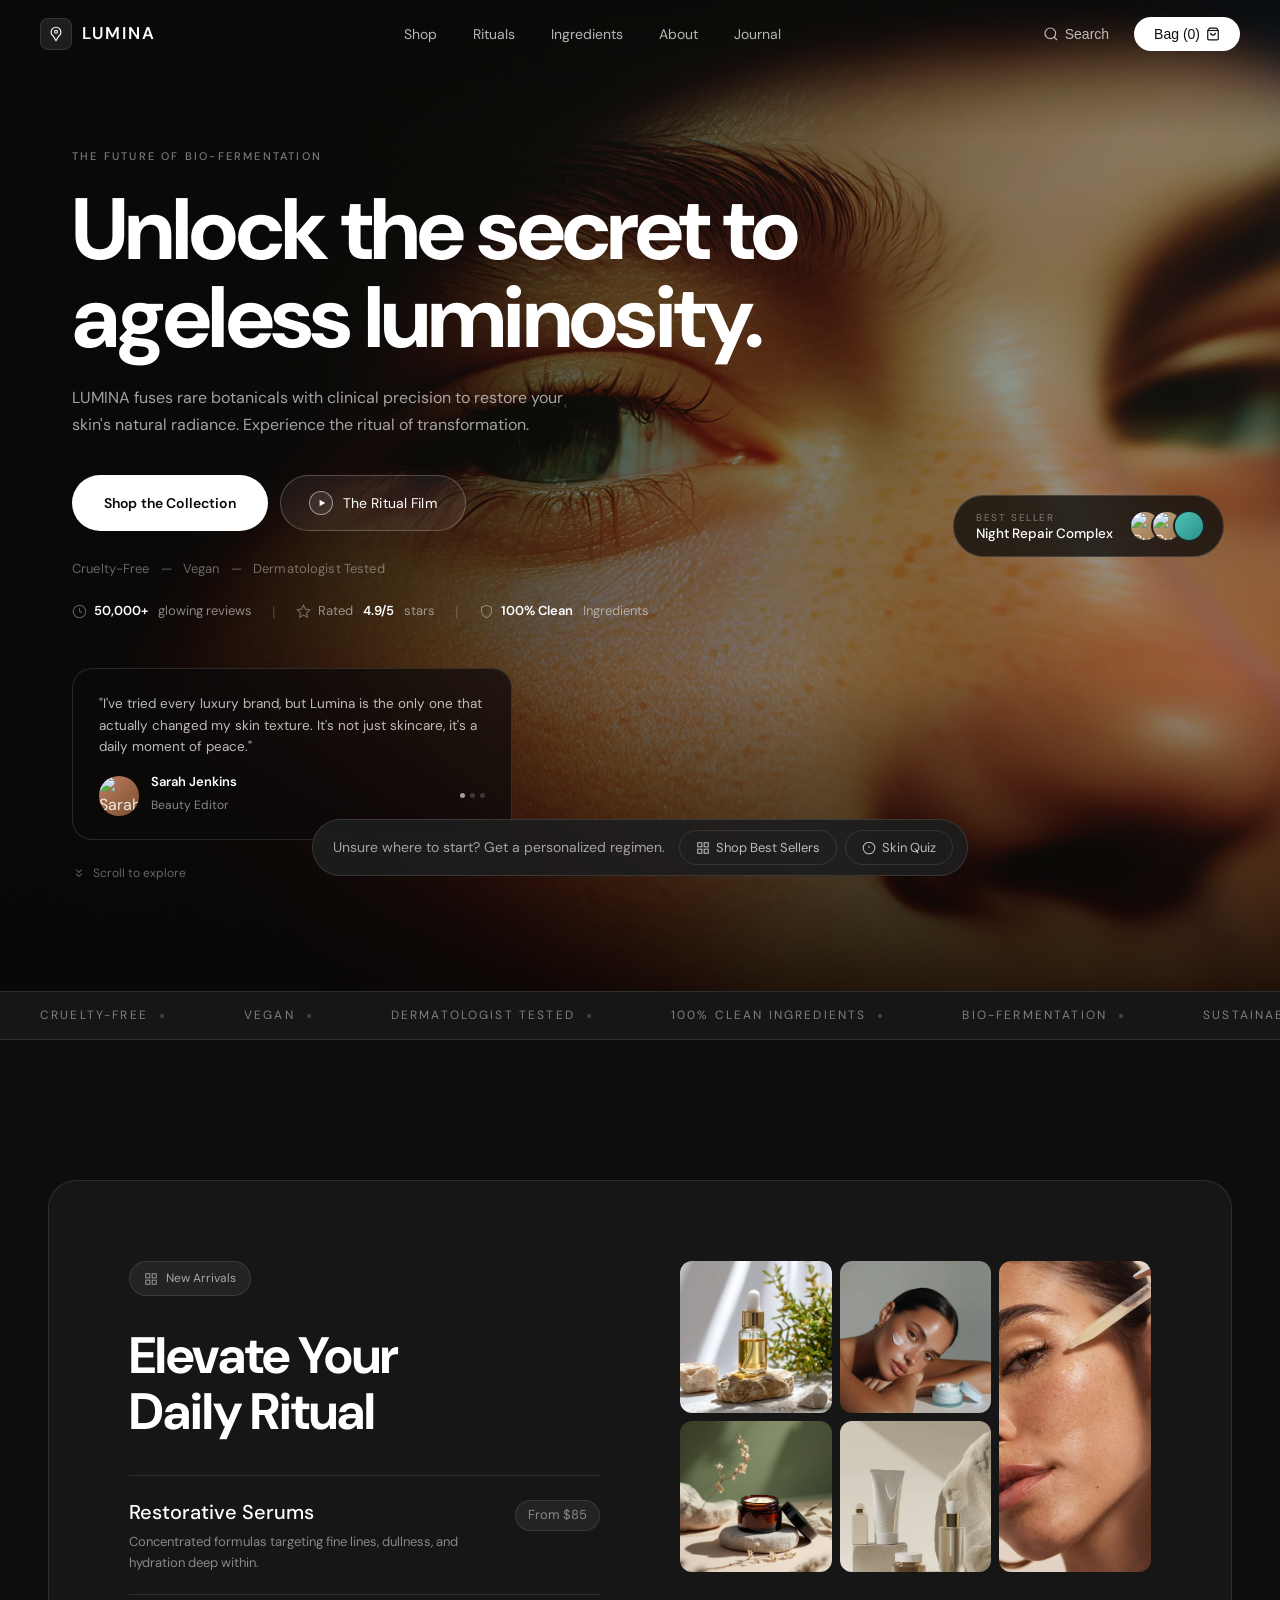
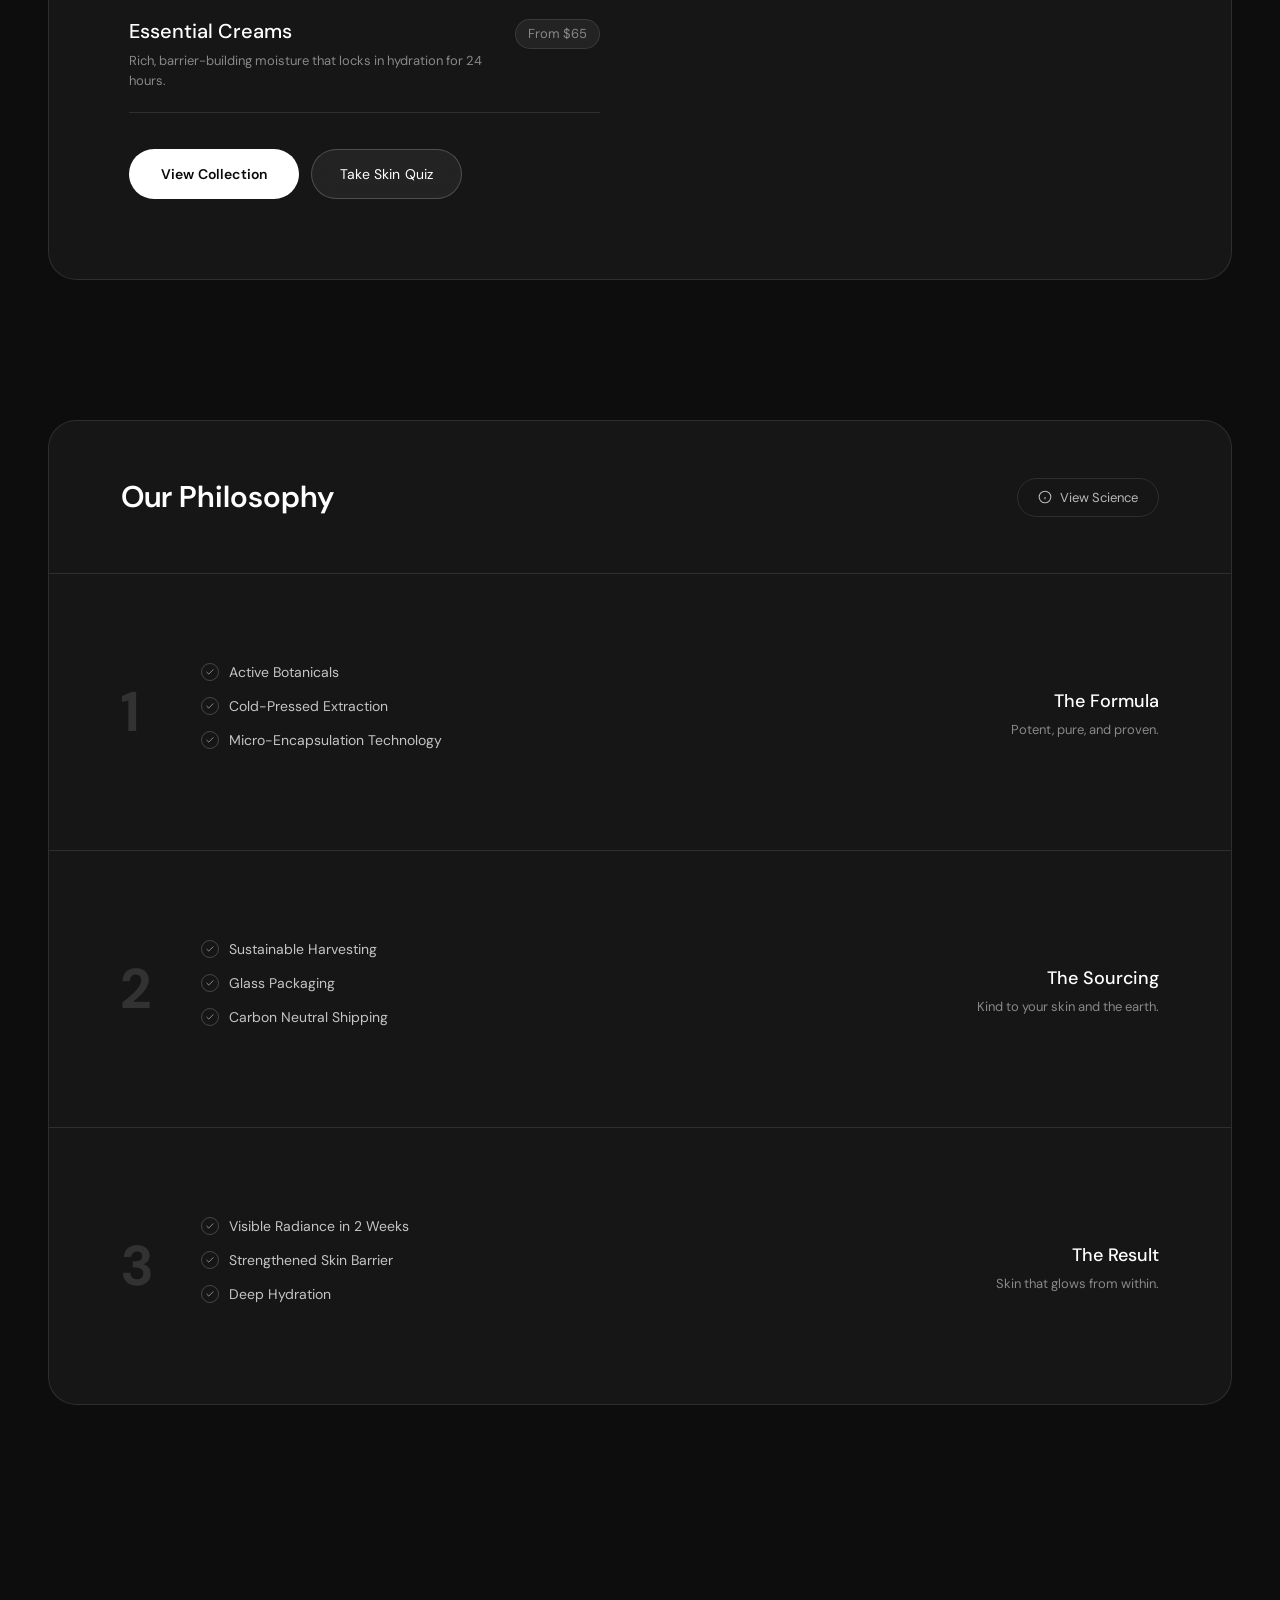
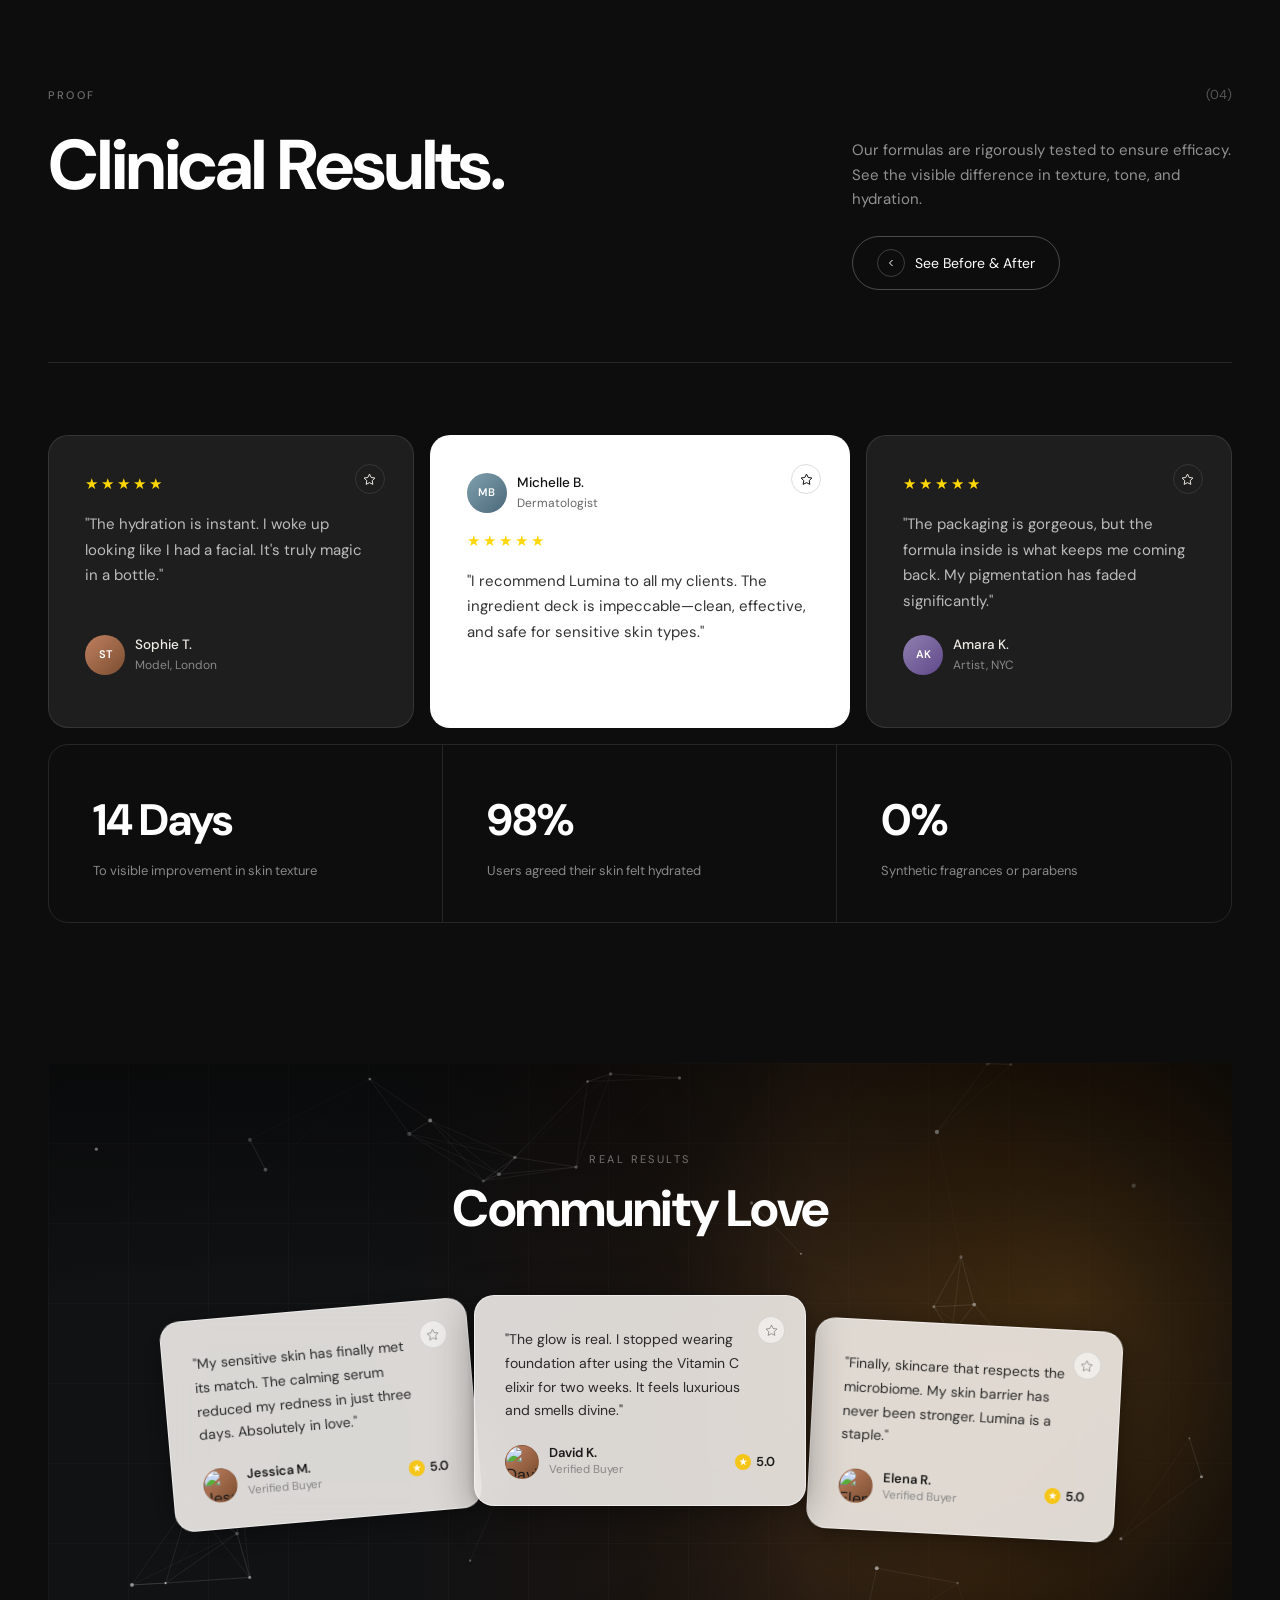
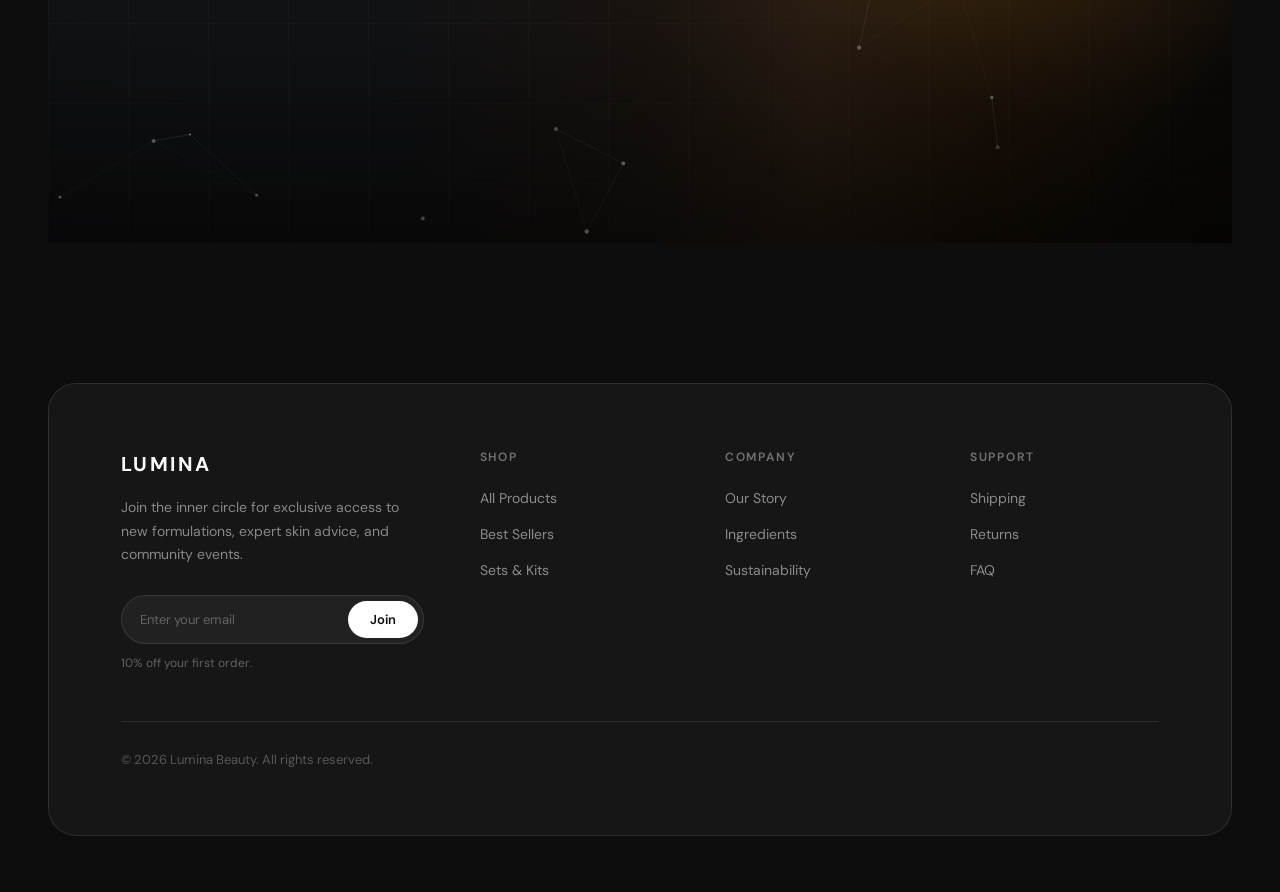
==== index.html @ 0da8b6fa "fix: move project to root for Vercel deployment - Move lumina/index.html → index.html - Move lumina/" ====
<!DOCTYPE html>
<html lang="en">
<head>
  <meta charset="UTF-8" />
  <meta name="viewport" content="width=device-width, initial-scale=1.0" />
  <meta name="description" content="LUMINA fuses rare botanicals with clinical precision to restore your skin's natural radiance. Experience the ritual of transformation." />
  <title>LUMINA — Unlock the secret to ageless luminosity</title>

  <!-- Fonts -->
  <link rel="preconnect" href="https://fonts.googleapis.com" />
  <link rel="preconnect" href="https://fonts.gstatic.com" crossorigin />
  <link href="https://fonts.googleapis.com/css2?family=DM+Sans:ital,opsz,wght@0,9..40,300;0,9..40,400;0,9..40,500;0,9..40,600;0,9..40,700;1,9..40,300;1,9..40,400&display=swap" rel="stylesheet" />

  <!-- Styles -->
  <link rel="stylesheet" href="assets/css/style.css" />
</head>
<body>

<!-- ═══════════════════════════════════════════════════════
     NAVIGATION
═══════════════════════════════════════════════════════ -->
<nav>
  <a href="#" class="nav-logo">
    <div class="nav-logo-icon">
      <svg viewBox="0 0 24 24" stroke-width="1.5">
        <path d="M12 3c3.5 0 6.5 3 6.5 6.5 0 2-1 4-3 5.5L12 21l-3.5-6C6.5 13.5 5.5 11.5 5.5 9.5 5.5 6 8.5 3 12 3z"/>
        <circle cx="12" cy="9" r="2"/>
      </svg>
    </div>
    LUMINA
  </a>

  <ul class="nav-links">
    <li><a href="#">Shop</a></li>
    <li><a href="#">Rituals</a></li>
    <li><a href="#">Ingredients</a></li>
    <li><a href="#">About</a></li>
    <li><a href="#">Journal</a></li>
  </ul>

  <div class="nav-right">
    <button class="btn-search">
      <svg viewBox="0 0 24 24" width="16" height="16" fill="none" stroke="currentColor" stroke-width="1.8">
        <circle cx="11" cy="11" r="8"/>
        <path d="m21 21-4.35-4.35"/>
      </svg>
      Search
    </button>
    <button class="btn-bag">
      Bag (0)
      <svg viewBox="0 0 24 24" width="14" height="14" fill="none" stroke="currentColor" stroke-width="2">
        <path d="M6 2 3 6v14a2 2 0 0 0 2 2h14a2 2 0 0 0 2-2V6l-3-4z"/>
        <line x1="3" y1="6" x2="21" y2="6"/>
        <path d="M16 10a4 4 0 0 1-8 0"/>
      </svg>
    </button>
  </div>
</nav>


<!-- ═══════════════════════════════════════════════════════
     HERO
═══════════════════════════════════════════════════════ -->
<section class="hero">
  <!-- Background layers -->
  <div class="hero-bg"></div>
  <img class="hero-model" src="assets/images/hero-model.jpg" alt="Luminous skin" />
  <div class="hero-bg-gradient"></div>

  <!-- Best Seller pill (JS aligns it vertically with the badges row) -->
  <div class="best-seller-pill">
    <div>
      <div class="pill-label">Best Seller</div>
      <div class="pill-name">Night Repair Complex</div>
    </div>
    <div class="pill-avatars">
      <div class="pill-av">
        <img src="https://i.pravatar.cc/64?img=32" alt="Customer" />
      </div>
      <div class="pill-av">
        <img src="https://i.pravatar.cc/64?img=44" alt="Customer" />
      </div>
      <div class="pill-av teal"></div>
    </div>
  </div>

  <!-- Left-column content flow -->
  <div class="hero-main">
    <p class="hero-eyebrow">The Future of Bio-Fermentation</p>

    <h1 class="hero-headline">
      Unlock the secret to<br>ageless luminosity.
    </h1>

    <p class="hero-sub">
      LUMINA fuses rare botanicals with clinical precision to restore your skin's
      natural radiance. Experience the ritual of transformation.
    </p>

    <div class="hero-ctas">
      <button class="btn-primary">Shop the Collection</button>
      <button class="btn-ghost">
        <div class="btn-play-icon">
          <svg viewBox="0 0 10 10"><polygon points="2,1 9,5 2,9"/></svg>
        </div>
        The Ritual Film
      </button>
    </div>

    <p class="hero-cert-line">
      Cruelty-Free <span>—</span> Vegan <span>—</span> Dermatologist Tested
    </p>

    <div class="hero-badges">
      <span class="hero-badge">
        <svg viewBox="0 0 24 24" stroke-width="1.8"><circle cx="12" cy="12" r="10"/><path d="M12 6v6l4 2"/></svg>
        <strong>50,000+</strong>&nbsp;glowing reviews
      </span>
      <span class="hero-badge-sep">|</span>
      <span class="hero-badge">
        <svg viewBox="0 0 24 24" stroke-width="1.8"><path d="M12 2l3.09 6.26L22 9.27l-5 4.87 1.18 6.88L12 17.77l-6.18 3.25L7 14.14 2 9.27l6.91-1.01L12 2z"/></svg>
        Rated&nbsp;<strong>4.9/5</strong>&nbsp;stars
      </span>
      <span class="hero-badge-sep">|</span>
      <span class="hero-badge">
        <svg viewBox="0 0 24 24" stroke-width="1.8"><path d="M12 22s8-4 8-10V5l-8-3-8 3v7c0 6 8 10 8 10z"/></svg>
        <strong>100% Clean</strong>&nbsp;Ingredients
      </span>
    </div>

    <div class="hero-spacer"></div>

    <!-- Testimonial card -->
    <div class="hero-testimonial">
      <p>"I've tried every luxury brand, but Lumina is the only one that actually
         changed my skin texture. It's not just skincare, it's a daily moment of peace."</p>
      <div class="testimonial-author">
        <div class="t-av">
          <img src="https://i.pravatar.cc/80?img=47" alt="Sarah Jenkins" />
        </div>
        <div class="t-info">
          <strong>Sarah Jenkins</strong>
          <span>Beauty Editor</span>
        </div>
        <div class="t-dots">
          <div class="t-dot active"></div>
          <div class="t-dot"></div>
          <div class="t-dot"></div>
        </div>
      </div>
    </div>

    <div class="scroll-hint">
      <svg viewBox="0 0 24 24" stroke-width="1.8">
        <polyline points="7 13 12 18 17 13"/>
        <polyline points="7 6 12 11 17 6"/>
      </svg>
      Scroll to explore
    </div>
  </div>
</section>


<!-- ═══════════════════════════════════════════════════════
     TAGLINE MARQUEE STRIP
═══════════════════════════════════════════════════════ -->
<div class="tagline-strip">
  <div class="strip-inner">
    <span class="strip-item">Cruelty-Free<div class="strip-dot"></div></span>
    <span class="strip-item">Vegan<div class="strip-dot"></div></span>
    <span class="strip-item">Dermatologist Tested<div class="strip-dot"></div></span>
    <span class="strip-item">100% Clean Ingredients<div class="strip-dot"></div></span>
    <span class="strip-item">Bio-Fermentation<div class="strip-dot"></div></span>
    <span class="strip-item">Sustainably Sourced<div class="strip-dot"></div></span>
    <span class="strip-item">Carbon Neutral Shipping<div class="strip-dot"></div></span>
    <span class="strip-item">Glass Packaging<div class="strip-dot"></div></span>
    <!-- duplicate for seamless infinite loop -->
    <span class="strip-item">Cruelty-Free<div class="strip-dot"></div></span>
    <span class="strip-item">Vegan<div class="strip-dot"></div></span>
    <span class="strip-item">Dermatologist Tested<div class="strip-dot"></div></span>
    <span class="strip-item">100% Clean Ingredients<div class="strip-dot"></div></span>
    <span class="strip-item">Bio-Fermentation<div class="strip-dot"></div></span>
    <span class="strip-item">Sustainably Sourced<div class="strip-dot"></div></span>
    <span class="strip-item">Carbon Neutral Shipping<div class="strip-dot"></div></span>
    <span class="strip-item">Glass Packaging<div class="strip-dot"></div></span>
  </div>
</div>


<!-- ═══════════════════════════════════════════════════════
     PRODUCTS — "Elevate Your Daily Ritual"
═══════════════════════════════════════════════════════ -->
<section class="products-section">
  <div class="section-inner">
    <div class="section-card">
      <div class="products-layout">

        <!-- Left: text & product list -->
        <div class="products-left">
          <div class="badge-pill">
            <svg viewBox="0 0 24 24" stroke-width="1.8">
              <rect x="3" y="3" width="7" height="7"/><rect x="14" y="3" width="7" height="7"/>
              <rect x="3" y="14" width="7" height="7"/><rect x="14" y="14" width="7" height="7"/>
            </svg>
            New Arrivals
          </div>

          <h2 class="product-headline">Elevate Your<br>Daily Ritual</h2>

          <ul class="product-list">
            <li class="product-item">
              <div>
                <div class="product-item-name">Restorative Serums</div>
                <div class="product-item-desc">Concentrated formulas targeting fine lines, dullness, and hydration deep within.</div>
              </div>
              <span class="product-item-price">From $85</span>
            </li>
            <li class="product-item">
              <div>
                <div class="product-item-name">Essential Creams</div>
                <div class="product-item-desc">Rich, barrier-building moisture that locks in hydration for 24 hours.</div>
              </div>
              <span class="product-item-price">From $65</span>
            </li>
          </ul>

          <div class="products-ctas">
            <button class="btn-primary">View Collection</button>
            <button class="btn-ghost" style="border-color: rgba(255,255,255,0.2);">Take Skin Quiz</button>
          </div>
        </div>

        <!-- Right: image mosaic -->
        <div class="products-right">
          <div class="product-grid">
            <!-- Top-left: prod 1 -->
            <div class="pg-item">
              <img class="pg-img" src="assets/images/prod-1.jpg" alt="Restorative Serum" />
            </div>
            <!-- Top-middle: model 2 -->
            <div class="pg-item">
              <img class="pg-img" src="assets/images/model-2.jpg" alt="Skincare Model" />
            </div>
            <!-- Top-right big (spans 2 rows): model 1 -->
            <div class="pg-item pg-item-tall">
              <img class="pg-img" src="assets/images/model-1.jpg" alt="Serum Application" />
            </div>
            <!-- Bottom-left: prod 2 -->
            <div class="pg-item">
              <img class="pg-img" src="assets/images/prod-2.jpg" alt="Essential Cream" />
            </div>
            <!-- Bottom-middle: prod 3 -->
            <div class="pg-item">
              <img class="pg-img" src="assets/images/prod-3.jpg" alt="Skincare Collection" />
            </div>
          </div>
        </div>

      </div>
    </div>
  </div>
</section>


<!-- ═══════════════════════════════════════════════════════
     PHILOSOPHY — "Our Philosophy"
═══════════════════════════════════════════════════════ -->
<section class="philosophy-section">
  <div class="section-inner">
    <div class="phil-card">

      <div class="phil-header">
        <h2 class="phil-title">Our Philosophy</h2>
        <button class="btn-outline-sm">
          <svg viewBox="0 0 24 24" stroke-width="1.8">
            <path d="M12 22c5.523 0 10-4.477 10-10S17.523 2 12 2 2 6.477 2 12s4.477 10 10 10z"/>
            <path d="M12 16v-4M12 8h.01"/>
          </svg>
          View Science
        </button>
      </div>

      <!-- Row 1: The Formula -->
      <div class="phil-row">
        <div class="phil-num">1</div>
        <div>
          <ul class="phil-points">
            <li><div class="check-icon"><svg viewBox="0 0 24 24" stroke-width="2"><polyline points="20 6 9 17 4 12"/></svg></div>Active Botanicals</li>
            <li><div class="check-icon"><svg viewBox="0 0 24 24" stroke-width="2"><polyline points="20 6 9 17 4 12"/></svg></div>Cold-Pressed Extraction</li>
            <li><div class="check-icon"><svg viewBox="0 0 24 24" stroke-width="2"><polyline points="20 6 9 17 4 12"/></svg></div>Micro-Encapsulation Technology</li>
          </ul>
        </div>

        <!-- ── Formula Video ── -->
        <div class="formula-anim-wrap">
          <video class="formula-video" src="assets/images/formula.mp4" autoplay muted loop playsinline></video>
        </div>

        <div class="phil-right">
          <div class="phil-right-title">The Formula</div>
          <div class="phil-right-sub">Potent, pure, and proven.</div>
        </div>
      </div>

      <!-- Row 2: The Sourcing -->
      <div class="phil-row">
        <div class="phil-num">2</div>
        <div>
          <ul class="phil-points">
            <li><div class="check-icon"><svg viewBox="0 0 24 24" stroke-width="2"><polyline points="20 6 9 17 4 12"/></svg></div>Sustainable Harvesting</li>
            <li><div class="check-icon"><svg viewBox="0 0 24 24" stroke-width="2"><polyline points="20 6 9 17 4 12"/></svg></div>Glass Packaging</li>
            <li><div class="check-icon"><svg viewBox="0 0 24 24" stroke-width="2"><polyline points="20 6 9 17 4 12"/></svg></div>Carbon Neutral Shipping</li>
          </ul>
        </div>

        <!-- ── Sourcing Video ── -->
        <div class="formula-anim-wrap">
          <video class="formula-video" src="assets/images/sourcing.mp4" autoplay muted loop playsinline></video>
        </div>

        <div class="phil-right">
          <div class="phil-right-title">The Sourcing</div>
          <div class="phil-right-sub">Kind to your skin and the earth.</div>
        </div>
      </div>

      <!-- Row 3: The Result -->
      <div class="phil-row">
        <div class="phil-num">3</div>
        <div>
          <ul class="phil-points">
            <li><div class="check-icon"><svg viewBox="0 0 24 24" stroke-width="2"><polyline points="20 6 9 17 4 12"/></svg></div>Visible Radiance in 2 Weeks</li>
            <li><div class="check-icon"><svg viewBox="0 0 24 24" stroke-width="2"><polyline points="20 6 9 17 4 12"/></svg></div>Strengthened Skin Barrier</li>
            <li><div class="check-icon"><svg viewBox="0 0 24 24" stroke-width="2"><polyline points="20 6 9 17 4 12"/></svg></div>Deep Hydration</li>
          </ul>
        </div>

        <!-- ── Result Video ── -->
        <div class="formula-anim-wrap">
          <video class="formula-video" src="assets/images/result.mp4" autoplay muted loop playsinline></video>
        </div>

        <div class="phil-right">
          <div class="phil-right-title">The Result</div>
          <div class="phil-right-sub">Skin that glows from within.</div>
        </div>
      </div>

    </div>
  </div>
</section>


<!-- ═══════════════════════════════════════════════════════
     CLINICAL RESULTS — "Proof"
═══════════════════════════════════════════════════════ -->
<section class="proof-section">
  <div class="section-inner">

    <div class="proof-eyebrow">
      <span class="proof-label">PROOF</span>
      <span class="proof-num">(04)</span>
    </div>

    <div class="proof-top">
      <div>
        <h2 class="proof-headline">Clinical Results.</h2>
      </div>
      <div class="proof-right">
        <p>Our formulas are rigorously tested to ensure efficacy. See the visible
           difference in texture, tone, and hydration.</p>
        <button class="btn-proof">
          <div class="btn-proof-icon">
            <svg viewBox="0 0 24 24" stroke-width="2"><polyline points="15 18 9 12 15 6"/></svg>
          </div>
          See Before &amp; After
        </button>
      </div>
    </div>

    <!-- Review cards -->
    <div class="reviews-grid">

      <div class="review-card">
        <div class="review-bookmark">
          <svg viewBox="0 0 24 24" stroke-width="1.8"><polygon points="12 2 15.09 8.26 22 9.27 17 14.14 18.18 21.02 12 17.77 5.82 21.02 7 14.14 2 9.27 8.91 8.26 12 2"/></svg>
        </div>
        <div class="review-stars">
          <span class="star filled">★</span><span class="star filled">★</span><span class="star filled">★</span><span class="star filled">★</span><span class="star filled">★</span>
        </div>
        <p class="review-text">"The hydration is instant. I woke up looking like I had a facial. It's truly magic in a bottle."</p>
        <div class="review-author" style="margin-top:auto;padding-top:20px;">
          <div class="review-av">ST</div>
          <div>
            <div class="review-author-name">Sophie T.</div>
            <div class="review-author-role">Model, London</div>
          </div>
        </div>
      </div>

      <div class="review-card featured">
        <div class="review-bookmark">
          <svg viewBox="0 0 24 24" stroke-width="1.8" stroke="#aaa"><polygon points="12 2 15.09 8.26 22 9.27 17 14.14 18.18 21.02 12 17.77 5.82 21.02 7 14.14 2 9.27 8.91 8.26 12 2"/></svg>
        </div>
        <div class="review-author">
          <div class="review-av av2">MB</div>
          <div>
            <div class="review-author-name">Michelle B.</div>
            <div class="review-author-role">Dermatologist</div>
          </div>
        </div>
        <div class="review-stars">
          <span class="star filled">★</span><span class="star filled">★</span><span class="star filled">★</span><span class="star filled">★</span><span class="star filled">★</span>
        </div>
        <p class="review-text">"I recommend Lumina to all my clients. The ingredient deck is impeccable—clean, effective, and safe for sensitive skin types."</p>
      </div>

      <div class="review-card">
        <div class="review-bookmark">
          <svg viewBox="0 0 24 24" stroke-width="1.8"><polygon points="12 2 15.09 8.26 22 9.27 17 14.14 18.18 21.02 12 17.77 5.82 21.02 7 14.14 2 9.27 8.91 8.26 12 2"/></svg>
        </div>
        <div class="review-stars">
          <span class="star filled">★</span><span class="star filled">★</span><span class="star filled">★</span><span class="star filled">★</span><span class="star filled">★</span>
        </div>
        <p class="review-text">"The packaging is gorgeous, but the formula inside is what keeps me coming back. My pigmentation has faded significantly."</p>
        <div class="review-author" style="padding-top:20px;margin-top:auto;">
          <div class="review-av av3">AK</div>
          <div>
            <div class="review-author-name">Amara K.</div>
            <div class="review-author-role">Artist, NYC</div>
          </div>
        </div>
      </div>

    </div>

    <!-- Stats bar -->
    <div class="review-stats-row">
      <div class="stat-cell">
        <div class="stat-value">14 Days</div>
        <div class="stat-label">To visible improvement in skin texture</div>
      </div>
      <div class="stat-cell">
        <div class="stat-value">98%</div>
        <div class="stat-label">Users agreed their skin felt hydrated</div>
      </div>
      <div class="stat-cell">
        <div class="stat-value">0%</div>
        <div class="stat-label">Synthetic fragrances or parabens</div>
      </div>
    </div>

  </div>
</section>


<!-- ═══════════════════════════════════════════════════════
     COMMUNITY LOVE
═══════════════════════════════════════════════════════ -->
<section class="community-section">
  <div class="section-inner">
    <div class="community-wrap">

      <!-- Background layers -->
      <div class="community-photo-bg"></div>
      <div class="community-photo-fg"></div>

      <!-- Animated constellation (driven by constellation.js) -->
      <svg id="constellation-canvas" xmlns="http://www.w3.org/2000/svg"></svg>

      <div class="community-vignette"></div>

      <div class="community-content">
        <p class="community-eyebrow">REAL RESULTS</p>
        <h2 class="community-title">Community Love</h2>

        <div class="community-cards">

          <div class="community-card">
            <div class="cc-bookmark">
              <svg viewBox="0 0 24 24" stroke-width="1.8"><polygon points="12 2 15.09 8.26 22 9.27 17 14.14 18.18 21.02 12 17.77 5.82 21.02 7 14.14 2 9.27 8.91 8.26 12 2"/></svg>
            </div>
            <p class="cc-text">"My sensitive skin has finally met its match. The calming serum reduced my redness in just three days. Absolutely in love."</p>
            <div class="cc-footer">
              <div class="cc-author">
                <div class="cc-av"><img src="https://i.pravatar.cc/68?img=47" alt="Jessica M." /></div>
                <div>
                  <div class="cc-name">Jessica M.</div>
                  <div class="cc-role">Verified Buyer</div>
                </div>
              </div>
              <div class="cc-rating"><div class="cc-star-icon">★</div>5.0</div>
            </div>
          </div>

          <div class="community-card">
            <div class="cc-bookmark">
              <svg viewBox="0 0 24 24" stroke-width="1.8"><polygon points="12 2 15.09 8.26 22 9.27 17 14.14 18.18 21.02 12 17.77 5.82 21.02 7 14.14 2 9.27 8.91 8.26 12 2"/></svg>
            </div>
            <p class="cc-text">"The glow is real. I stopped wearing foundation after using the Vitamin C elixir for two weeks. It feels luxurious and smells divine."</p>
            <div class="cc-footer">
              <div class="cc-author">
                <div class="cc-av"><img src="https://i.pravatar.cc/68?img=12" alt="David K." /></div>
                <div>
                  <div class="cc-name">David K.</div>
                  <div class="cc-role">Verified Buyer</div>
                </div>
              </div>
              <div class="cc-rating"><div class="cc-star-icon">★</div>5.0</div>
            </div>
          </div>

          <div class="community-card">
            <div class="cc-bookmark">
              <svg viewBox="0 0 24 24" stroke-width="1.8"><polygon points="12 2 15.09 8.26 22 9.27 17 14.14 18.18 21.02 12 17.77 5.82 21.02 7 14.14 2 9.27 8.91 8.26 12 2"/></svg>
            </div>
            <p class="cc-text">"Finally, skincare that respects the microbiome. My skin barrier has never been stronger. Lumina is a staple."</p>
            <div class="cc-footer">
              <div class="cc-author">
                <div class="cc-av"><img src="https://i.pravatar.cc/68?img=23" alt="Elena R." /></div>
                <div>
                  <div class="cc-name">Elena R.</div>
                  <div class="cc-role">Verified Buyer</div>
                </div>
              </div>
              <div class="cc-rating"><div class="cc-star-icon">★</div>5.0</div>
            </div>
          </div>

        </div>
      </div>
    </div>
  </div>
</section>


<!-- ═══════════════════════════════════════════════════════
     FOOTER
═══════════════════════════════════════════════════════ -->
<footer>
  <div class="footer-wrapper">
    <div class="footer-inner">
      <div class="footer-grid">

        <div class="footer-brand">
          <span class="footer-logo">LUMINA</span>
          <p class="footer-tagline">Join the inner circle for exclusive access to new formulations, expert skin advice, and community events.</p>
          <div class="footer-email-form">
            <input type="email" class="footer-email-input" placeholder="Enter your email" />
            <button class="btn-join">Join</button>
          </div>
          <p class="footer-discount">10% off your first order.</p>
        </div>

        <div>
          <p class="footer-col-title">Shop</p>
          <ul class="footer-links">
            <li><a href="#">All Products</a></li>
            <li><a href="#">Best Sellers</a></li>
            <li><a href="#">Sets &amp; Kits</a></li>
          </ul>
        </div>

        <div>
          <p class="footer-col-title">Company</p>
          <ul class="footer-links">
            <li><a href="#">Our Story</a></li>
            <li><a href="#">Ingredients</a></li>
            <li><a href="#">Sustainability</a></li>
          </ul>
        </div>

        <div>
          <p class="footer-col-title">Support</p>
          <ul class="footer-links">
            <li><a href="#">Shipping</a></li>
            <li><a href="#">Returns</a></li>
            <li><a href="#">FAQ</a></li>
          </ul>
        </div>

      </div>

      <div class="footer-bottom">
        <span class="footer-copy">© 2026 Lumina Beauty. All rights reserved.</span>
      </div>
    </div>
  </div>
</footer>


<!-- ═══════════════════════════════════════════════════════
     STICKY BOTTOM BAR
═══════════════════════════════════════════════════════ -->
<div class="sticky-bar">
  <span>Unsure where to start? Get a personalized regimen.</span>
  <div class="sticky-btns">
    <button class="sticky-btn">
      <svg viewBox="0 0 24 24" stroke-width="1.8"><rect x="3" y="3" width="7" height="7"/><rect x="14" y="3" width="7" height="7"/><rect x="3" y="14" width="7" height="7"/><rect x="14" y="14" width="7" height="7"/></svg>
      Shop Best Sellers
    </button>
    <button class="sticky-btn">
      <svg viewBox="0 0 24 24" stroke-width="1.8"><circle cx="12" cy="12" r="10"/><path d="M12 8v4M12 16h.01"/></svg>
      Skin Quiz
    </button>
  </div>
</div>


<!-- Scripts (loaded at end of body for performance) -->
<script src="assets/js/constellation.js"></script>
<script src="assets/js/main.js"></script>

</body>
</html>
---- assets/css/style.css ----
/* ═══════════════════════════════════════════════════════════
   LUMINA — Luxury Skincare Landing Page
   style.css
═══════════════════════════════════════════════════════════ */

/* ── Reset & Variables ─────────────────────────────────── */
*, *::before, *::after { box-sizing: border-box; margin: 0; padding: 0; }

:root {
  --bg:      #0d0d0d;
  --bg2:     #161616;
  --bg3:     #1e1e1e;
  --border:  rgba(255,255,255,0.1);
  --white:   #ffffff;
  --muted:   #888888;
  --teal:    #4fc3b8;
  --text:    #f0ece6;
}

html { scroll-behavior: smooth; }

body {
  background: var(--bg);
  color: var(--text);
  font-family: 'DM Sans', sans-serif;
  font-size: 16px;
  line-height: 1.6;
  overflow-x: hidden;
}

/* ── Navigation ────────────────────────────────────────── */
nav {
  position: fixed;
  top: 0; left: 0; right: 0;
  z-index: 100;
  display: flex;
  align-items: center;
  justify-content: space-between;
  padding: 0 40px;
  height: 68px;
  background: transparent;
  backdrop-filter: none;
  -webkit-backdrop-filter: none;
  border-bottom: 1px solid transparent;
  transition: background 0.45s ease, backdrop-filter 0.45s ease,
              -webkit-backdrop-filter 0.45s ease, border-color 0.45s ease,
              box-shadow 0.45s ease;
}

nav.scrolled {
  background: rgba(13,13,13,0.88);
  backdrop-filter: blur(12px);
  -webkit-backdrop-filter: blur(12px);
  border-bottom: 1px solid var(--border);
  box-shadow: 0 2px 24px rgba(0,0,0,0.4);
}

.nav-logo {
  display: flex;
  align-items: center;
  gap: 10px;
  font-size: 17px;
  font-weight: 600;
  letter-spacing: 0.12em;
  text-transform: uppercase;
  color: var(--white);
  text-decoration: none;
}

.nav-logo-icon {
  width: 32px; height: 32px;
  background: var(--bg3);
  border: 1px solid var(--border);
  border-radius: 8px;
  display: flex; align-items: center; justify-content: center;
}
.nav-logo-icon svg { width: 18px; height: 18px; stroke: var(--white); fill: none; }

.nav-links {
  display: flex;
  gap: 36px;
  list-style: none;
}
.nav-links a {
  color: rgba(255,255,255,0.7);
  text-decoration: none;
  font-size: 14px;
  font-weight: 400;
  transition: color 0.2s;
}
.nav-links a:hover { color: var(--white); }

.nav-right { display: flex; align-items: center; gap: 12px; }

.btn-search {
  background: none; border: none; cursor: pointer;
  color: rgba(255,255,255,0.7);
  font-size: 14px;
  display: flex; align-items: center; gap: 6px;
  padding: 8px 12px;
  border-radius: 100px;
  border: 1px solid transparent;
  transition: border-color 0.2s, color 0.2s;
}
.btn-search:hover { border-color: var(--border); color: var(--white); }

.btn-bag {
  background: var(--white);
  color: var(--bg);
  border: none; cursor: pointer;
  font-size: 14px;
  font-weight: 500;
  padding: 9px 20px;
  border-radius: 100px;
  display: flex; align-items: center; gap: 6px;
  transition: opacity 0.2s;
}
.btn-bag:hover { opacity: 0.88; }

/* ── Hero ──────────────────────────────────────────────── */
.hero {
  min-height: 100vh;
  position: relative;
  overflow: hidden;
}

.hero-bg {
  position: absolute;
  inset: 0;
  background: #0a0908;
}

.hero-bg-gradient {
  position: absolute;
  inset: 0;
  z-index: 2;
  background:
    linear-gradient(to right, rgba(9,8,7,0.94) 0%, rgba(9,8,7,0.82) 22%, rgba(9,8,7,0.48) 48%, rgba(0,0,0,0.12) 100%),
    linear-gradient(180deg, rgba(0,0,0,0.28) 0%, transparent 14%, transparent 68%, rgba(0,0,0,0.72) 100%);
}

.hero-model {
  position: absolute;
  inset: 0;
  width: 100%;
  height: 100%;
  object-fit: cover;
  object-position: 65% top;
  display: block;
  z-index: 1;
}

.hero-main {
  position: relative;
  z-index: 3;
  padding: 148px 72px 72px;
  max-width: 980px;
}

.hero-eyebrow {
  font-size: 11px;
  font-weight: 500;
  letter-spacing: 0.2em;
  text-transform: uppercase;
  color: rgba(255,255,255,0.45);
  margin-bottom: 20px;
}

.hero-headline {
  font-size: clamp(52px, 6.8vw, 92px);
  font-weight: 700;
  line-height: 1.02;
  color: var(--white);
  margin-bottom: 22px;
  letter-spacing: -0.03em;
  max-width: 820px;
}

.hero-sub {
  font-size: 16px;
  color: rgba(255,255,255,0.62);
  max-width: 520px;
  line-height: 1.68;
  margin-bottom: 36px;
}

.hero-ctas {
  display: flex;
  gap: 12px;
  flex-wrap: wrap;
  margin-bottom: 28px;
}

.hero-cert-line {
  font-size: 13px;
  color: rgba(255,255,255,0.38);
  margin-bottom: 20px;
  letter-spacing: 0.01em;
}
.hero-cert-line span { margin: 0 8px; }

.hero-badges {
  display: flex;
  gap: 0;
  align-items: center;
  flex-wrap: wrap;
  margin-bottom: 0;
}

.hero-badge {
  display: flex; align-items: center; gap: 7px;
  font-size: 13px;
  color: rgba(255,255,255,0.5);
  padding-right: 20px;
}
.hero-badge svg { width: 15px; height: 15px; stroke: rgba(255,255,255,0.35); fill: none; flex-shrink: 0; }
.hero-badge strong { color: var(--white); font-weight: 600; }
.hero-badge-sep { color: rgba(255,255,255,0.2); padding-right: 20px; font-size: 15px; }

.hero-spacer { height: 44px; }

.hero-testimonial {
  max-width: 440px;
  background: rgba(12,11,10,0.72);
  backdrop-filter: blur(20px);
  -webkit-backdrop-filter: blur(20px);
  border: 1px solid rgba(255,255,255,0.12);
  border-radius: 20px;
  padding: 24px 26px 22px;
}

.hero-testimonial p {
  font-size: 13.5px;
  color: rgba(255,255,255,0.72);
  line-height: 1.62;
  margin-bottom: 16px;
}

.testimonial-author { display: flex; align-items: center; gap: 12px; }

.t-av {
  width: 40px; height: 40px; border-radius: 50%;
  background: linear-gradient(135deg, #c08060, #7a4d30);
  flex-shrink: 0;
  overflow: hidden;
}
.t-av img { width: 100%; height: 100%; object-fit: cover; display: block; }

.t-info strong { display: block; font-size: 13px; font-weight: 600; color: var(--white); line-height: 1.3; }
.t-info span   { font-size: 12px; color: var(--muted); }

.t-dots { margin-left: auto; display: flex; gap: 5px; align-items: center; }
.t-dot { width: 5px; height: 5px; border-radius: 50%; background: rgba(255,255,255,0.18); }
.t-dot.active  { background: rgba(255,255,255,0.6); }

.scroll-hint {
  display: flex; align-items: center; gap: 7px;
  font-size: 12px;
  color: rgba(255,255,255,0.38);
  padding: 24px 0 36px;
}
.scroll-hint svg { width: 14px; height: 14px; stroke: rgba(255,255,255,0.35); fill: none; }

/* Best Seller pill */
.best-seller-pill {
  position: absolute;
  z-index: 4;
  right: 56px;
  top: 50%;
  transform: translateY(-50%);
  background: rgba(14,13,12,0.78);
  backdrop-filter: blur(18px);
  -webkit-backdrop-filter: blur(18px);
  border: 1px solid rgba(255,255,255,0.14);
  border-radius: 100px;
  padding: 14px 18px 14px 22px;
  display: flex; align-items: center; gap: 16px;
}

.pill-label {
  font-size: 10px;
  letter-spacing: 0.16em;
  text-transform: uppercase;
  color: rgba(255,255,255,0.4);
  line-height: 1;
  margin-bottom: 4px;
}

.pill-name {
  font-size: 13.5px;
  font-weight: 500;
  color: var(--white);
  line-height: 1;
  white-space: nowrap;
}

.pill-avatars { display: flex; align-items: center; }

.pill-av {
  width: 32px; height: 32px; border-radius: 50%;
  border: 2px solid rgba(24,23,22,0.9);
  overflow: hidden;
  margin-left: -10px;
  background: linear-gradient(135deg, #c8a882, #9b7550);
  flex-shrink: 0;
}
.pill-av:first-child { margin-left: 0; }
.pill-av img { width: 100%; height: 100%; object-fit: cover; display: block; }
.pill-av.teal {
  background: linear-gradient(135deg, #4fc3b8, #2a8f86);
  display: flex; align-items: center; justify-content: center;
}

/* ── Buttons (global) ──────────────────────────────────── */
.btn-primary {
  background: var(--white);
  color: #0a0908;
  border: none; cursor: pointer;
  font-size: 14px;
  font-weight: 600;
  font-family: 'DM Sans', sans-serif;
  padding: 15px 32px;
  border-radius: 100px;
  letter-spacing: 0.01em;
  transition: background 0.25s, box-shadow 0.25s, transform 0.2s;
  white-space: nowrap;
  box-shadow: 0 0 0 0 rgba(255,255,255,0);
}
.btn-primary:hover {
  background: #f0ece6;
  box-shadow: 0 8px 32px rgba(255,255,255,0.18);
  transform: translateY(-2px);
}

.btn-ghost {
  background: rgba(255,255,255,0.06);
  color: var(--white);
  border: 1px solid rgba(255,255,255,0.22);
  cursor: pointer;
  font-size: 14px;
  font-weight: 400;
  font-family: 'DM Sans', sans-serif;
  padding: 15px 28px;
  border-radius: 100px;
  display: flex; align-items: center; gap: 10px;
  backdrop-filter: blur(8px);
  -webkit-backdrop-filter: blur(8px);
  letter-spacing: 0.01em;
  transition: border-color 0.25s, background 0.25s, transform 0.2s;
  white-space: nowrap;
}
.btn-ghost:hover {
  border-color: rgba(255,255,255,0.55);
  background: rgba(255,255,255,0.12);
  transform: translateY(-2px);
}

.btn-play-icon {
  width: 24px; height: 24px;
  border: 1px solid rgba(255,255,255,0.5);
  border-radius: 50%;
  display: flex; align-items: center; justify-content: center;
  flex-shrink: 0;
  background: rgba(255,255,255,0.08);
}
.btn-play-icon svg { width: 8px; height: 8px; fill: var(--white); margin-left: 2px; }

/* ── Tagline Marquee Strip ─────────────────────────────── */
.tagline-strip {
  border-top: 1px solid var(--border);
  border-bottom: 1px solid var(--border);
  padding: 14px 0;
  overflow: hidden;
  background: var(--bg2);
}

.strip-inner {
  display: flex;
  gap: 0;
  animation: marquee 24s linear infinite;
  white-space: nowrap;
  width: max-content;
}

.strip-item {
  font-size: 12px;
  letter-spacing: 0.18em;
  text-transform: uppercase;
  color: rgba(255,255,255,0.45);
  padding: 0 40px;
  display: flex; align-items: center; gap: 12px;
}
.strip-dot { width: 4px; height: 4px; border-radius: 50%; background: rgba(255,255,255,0.2); }

/* ── Layout Container ──────────────────────────────────── */
section { position: relative; }

.section-inner {
  max-width: 1280px;
  margin: 0 auto;
  padding: 0 48px;
}

/* ── Products Section ──────────────────────────────────── */
.products-section { padding: 140px 0; }

.section-card {
  background: var(--bg2);
  border: 1px solid var(--border);
  border-radius: 28px;
  padding: 80px;
  overflow: hidden;
}

.products-layout {
  display: grid;
  grid-template-columns: 1fr 1fr;
  gap: 80px;
  align-items: start;
}

.badge-pill {
  display: inline-flex;
  align-items: center;
  gap: 8px;
  background: rgba(255,255,255,0.06);
  border: 1px solid var(--border);
  border-radius: 100px;
  padding: 7px 14px;
  font-size: 12px;
  color: rgba(255,255,255,0.6);
  margin-bottom: 32px;
}
.badge-pill svg { width: 14px; height: 14px; stroke: rgba(255,255,255,0.5); fill: none; }

.product-headline {
  font-size: clamp(36px, 4vw, 54px);
  font-weight: 700;
  line-height: 1.08;
  color: var(--white);
  margin-bottom: 36px;
  letter-spacing: -0.02em;
}

.product-list { list-style: none; margin-bottom: 36px; }

.product-item {
  display: flex;
  align-items: baseline;
  justify-content: space-between;
  padding: 20px 0;
  border-bottom: 1px solid var(--border);
  cursor: pointer;
  transition: padding-left 0.2s, opacity 0.2s;
}
.product-item:hover { opacity: 0.8; padding-left: 8px; }
.product-item:first-child { border-top: 1px solid var(--border); }

.product-item-name { font-size: 20px; font-weight: 500; color: var(--white); }
.product-item-desc { font-size: 13px; color: var(--muted); margin-top: 4px; }

.product-item-price {
  font-size: 13px;
  color: var(--muted);
  background: rgba(255,255,255,0.06);
  border: 1px solid var(--border);
  border-radius: 100px;
  padding: 4px 12px;
  white-space: nowrap;
}

.products-ctas { display: flex; gap: 12px; }

.product-grid {
  display: grid;
  grid-template-columns: 1fr 1fr 1fr;
  grid-template-rows: auto auto;
  gap: 8px;
}

.pg-item {
  border-radius: 12px;
  overflow: hidden;
  background: var(--bg3);
  aspect-ratio: 1;
}

.pg-item-tall {
  grid-column: 3;
  grid-row: 1 / span 2;
  aspect-ratio: auto;
}

.pg-img {
  width: 100%;
  height: 100%;
  object-fit: cover;
  object-position: center;
  display: block;
  transition: transform 0.5s ease;
}
.pg-item:hover .pg-img { transform: scale(1.04); }

/* ── Philosophy Section ────────────────────────────────── */
.philosophy-section { padding: 0 0 140px 0; }

.phil-card {
  background: var(--bg2);
  border: 1px solid var(--border);
  border-radius: 28px;
  overflow: hidden;
}

.phil-header {
  display: flex;
  align-items: center;
  justify-content: space-between;
  padding: 52px 72px;
  border-bottom: 1px solid var(--border);
}

.phil-title { font-size: 30px; font-weight: 600; color: var(--white); }

.btn-outline-sm {
  background: none;
  color: rgba(255,255,255,0.7);
  border: 1px solid var(--border);
  border-radius: 100px;
  padding: 10px 20px;
  font-size: 13px;
  font-family: 'DM Sans', sans-serif;
  cursor: pointer;
  display: flex; align-items: center; gap: 8px;
  transition: border-color 0.2s, color 0.2s;
}
.btn-outline-sm:hover { border-color: rgba(255,255,255,0.4); color: var(--white); }
.btn-outline-sm svg { width: 14px; height: 14px; stroke: currentColor; fill: none; }

.phil-row {
  display: grid;
  grid-template-columns: 80px 1fr auto 240px;
  gap: 0;
  align-items: center;
  padding: 56px 72px;
  border-bottom: 1px solid var(--border);
}
.phil-row:last-child { border-bottom: none; }

.phil-num {
  font-size: 56px;
  font-weight: 700;
  color: rgba(255,255,255,0.12);
  line-height: 1;
}

.phil-points { list-style: none; padding: 0; margin: 0; }
.phil-points li {
  display: flex; align-items: center; gap: 10px;
  font-size: 14px;
  color: rgba(255,255,255,0.75);
  margin-bottom: 12px;
}

.check-icon {
  width: 18px; height: 18px;
  border-radius: 50%;
  border: 1px solid rgba(255,255,255,0.2);
  display: flex; align-items: center; justify-content: center;
  flex-shrink: 0;
}
.check-icon svg { width: 10px; height: 10px; stroke: rgba(255,255,255,0.6); fill: none; }

.phil-images { display: flex; gap: 10px; margin-top: 28px; }

.phil-img {
  width: 120px; height: 96px;
  border-radius: 12px;
  object-fit: cover;
}
/* Philosophy image placeholders */
.phil-img-1 { background: linear-gradient(135deg, #e8c090, #9a6030); }
.phil-img-2 { background: linear-gradient(135deg, #c0d0c8, #506050); }
.phil-img-3 { background: linear-gradient(135deg, #5c8050, #2a4020); }
.phil-img-4 { background: linear-gradient(135deg, #202020, #101010); }
.phil-img-5 { background: linear-gradient(135deg, #e0d8cc, #908070); }
.phil-img-6 { background: linear-gradient(135deg, #d0e0d8, #3a6050); }
.phil-img-7 { background: linear-gradient(135deg, #dce8e0, #60a080); }

.phil-right { text-align: right; padding-top: 4px; }
.phil-right-title { font-size: 18px; font-weight: 500; color: var(--white); margin-bottom: 4px; }
.phil-right-sub   { font-size: 13px; color: var(--muted); }

/* ── Formula Video ───────────────────────────────────── */
.formula-anim-wrap {
  display: flex;
  align-items: center;
  justify-content: center;
  align-self: center;
  padding: 0 24px;
  width: 340px;
  /* contain the growing video */
  overflow: hidden;
  border-radius: 14px;
  transition: box-shadow 0.5s ease;
}
.formula-anim-wrap:hover {
  box-shadow: 0 20px 52px rgba(0,0,0,0.55), 0 4px 12px rgba(0,0,0,0.30);
}
.formula-video {
  width: 100%;
  height: 164px;           /* 16:9 resting state  */
  display: block;
  border-radius: 14px;
  object-fit: cover;
  cursor: pointer;
  filter: drop-shadow(0 10px 28px rgba(0,0,0,0.40)) drop-shadow(0 2px 6px rgba(0,0,0,0.25));
  transition: height 0.55s cubic-bezier(0.4, 0, 0.2, 1),
              border-radius 0.55s ease;
}
.formula-anim-wrap:hover .formula-video {
  height: 390px;           /* expands to reveal portrait content */
  border-radius: 10px;
}

/* ── Clinical Results / Proof Section ─────────────────── */
.proof-section { padding: 140px 0; }

.proof-top {
  display: flex;
  align-items: flex-start;
  justify-content: space-between;
  padding-bottom: 72px;
  border-bottom: 1px solid var(--border);
  margin-bottom: 72px;
}

.proof-eyebrow {
  display: flex; align-items: center; justify-content: space-between;
  margin-bottom: 24px;
}

.proof-label {
  font-size: 11px;
  font-weight: 500;
  letter-spacing: 0.2em;
  text-transform: uppercase;
  color: rgba(255,255,255,0.4);
}
.proof-num { color: rgba(255,255,255,0.3); font-size: 13px; }

.proof-headline {
  font-size: clamp(48px, 5.5vw, 72px);
  font-weight: 700;
  color: var(--white);
  line-height: 1.02;
  letter-spacing: -0.03em;
}

.proof-right { max-width: 380px; padding-top: 8px; }
.proof-right p {
  font-size: 15px;
  color: rgba(255,255,255,0.55);
  line-height: 1.65;
  margin-bottom: 24px;
}

.btn-proof {
  background: none;
  color: var(--white);
  border: 1px solid rgba(255,255,255,0.25);
  border-radius: 100px;
  padding: 12px 24px;
  font-size: 14px;
  font-family: 'DM Sans', sans-serif;
  cursor: pointer;
  display: inline-flex; align-items: center; gap: 10px;
  transition: border-color 0.2s;
}
.btn-proof:hover { border-color: rgba(255,255,255,0.5); }

.btn-proof-icon {
  width: 28px; height: 28px;
  border: 1px solid rgba(255,255,255,0.2);
  border-radius: 50%;
  display: flex; align-items: center; justify-content: center;
}
.btn-proof-icon svg { width: 12px; height: 12px; stroke: var(--white); fill: none; }

/* Review cards */
.reviews-grid {
  display: grid;
  grid-template-columns: 1fr 1.15fr 1fr;
  gap: 16px;
  margin-bottom: 16px;
}

.review-card {
  background: var(--bg3);
  border: 1px solid var(--border);
  border-radius: 20px;
  padding: 36px;
  position: relative;
  min-height: 280px;
  display: flex;
  flex-direction: column;
}

.review-card.featured {
  background: var(--white);
  color: var(--bg);
}

.review-bookmark {
  position: absolute;
  top: 28px; right: 28px;
  width: 30px; height: 30px;
  border-radius: 50%;
  border: 1px solid var(--border);
  display: flex; align-items: center; justify-content: center;
  cursor: pointer;
}
.review-card.featured .review-bookmark { border-color: #ddd; }
.review-bookmark svg { width: 13px; height: 13px; stroke: currentColor; fill: none; }

.review-stars { display: flex; gap: 3px; margin-bottom: 16px; }
.star { font-size: 15px; }
.star.filled { color: #ffd700; }
.star.empty  { color: rgba(255,255,255,0.2); }
.review-card.featured .star.empty { color: #ddd; }

.review-author { display: flex; align-items: center; gap: 10px; margin-bottom: 16px; }

.review-av {
  width: 40px; height: 40px; border-radius: 50%;
  background: linear-gradient(135deg, #c08060, #7a4d30);
  font-size: 11px; font-weight: 600; color: white;
  display: flex; align-items: center; justify-content: center;
  flex-shrink: 0;
  overflow: hidden;
}
.review-av img { width: 100%; height: 100%; object-fit: cover; display: block; }
.review-av.av2 { background: linear-gradient(135deg, #80a0b0, #4a6878); }
.review-av.av3 { background: linear-gradient(135deg, #9080b0, #60488a); }

.review-author-name { font-size: 13.5px; font-weight: 500; }
.review-author-role { font-size: 12px; color: var(--muted); }

.review-text { font-size: 15px; color: rgba(255,255,255,0.7); line-height: 1.7; flex: 1; }
.review-card.featured .review-text { color: #333; }
.review-card.featured .review-author-name { color: #111; }
.review-card.featured .review-author-role { color: #666; }

/* Stats row */
.review-stats-row {
  display: grid;
  grid-template-columns: 1fr 1fr 1fr;
  gap: 0;
  border: 1px solid var(--border);
  border-radius: 20px;
  overflow: hidden;
}

.stat-cell {
  padding: 40px 44px;
  border-right: 1px solid var(--border);
}
.stat-cell:last-child { border-right: none; }

.stat-value {
  font-size: 44px;
  font-weight: 700;
  color: var(--white);
  margin-bottom: 6px;
  letter-spacing: -0.03em;
}
.stat-label { font-size: 13px; color: var(--muted); }

/* ── Community Love Section ────────────────────────────── */
.community-section { padding: 0 0 140px 0; position: relative; }

.community-wrap {
  position: relative;
  overflow: hidden;
  min-height: 780px;
}

/* Layered dark photo-like background */
.community-photo-bg {
  position: absolute; inset: 0;
  background:
    linear-gradient(to right,
      #111214 0%, #111214 30%,
      #1a1410 50%, #2a1e14 65%,
      #1c1208 80%, #0e0c0a 100%
    );
  z-index: 0;
}
.community-photo-bg::before {
  content: '';
  position: absolute; inset: 0;
  background-image:
    linear-gradient(rgba(255,255,255,0.018) 1px, transparent 1px),
    linear-gradient(90deg, rgba(255,255,255,0.018) 1px, transparent 1px);
  background-size: 80px 80px;
}

.community-photo-fg {
  position: absolute;
  right: 0; top: 0;
  width: 55%; height: 100%;
  background:
    radial-gradient(ellipse at 75% 30%, rgba(120,80,30,0.55) 0%, transparent 55%),
    radial-gradient(ellipse at 60% 60%, rgba(80,50,20,0.35) 0%, transparent 50%);
  z-index: 0;
}

.community-vignette {
  position: absolute; inset: 0;
  background:
    radial-gradient(ellipse at 20% 50%, transparent 30%, rgba(0,0,0,0.45) 100%),
    linear-gradient(to bottom, rgba(0,0,0,0.25) 0%, transparent 30%, transparent 70%, rgba(0,0,0,0.4) 100%);
  z-index: 2;
  pointer-events: none;
}

/* Animated constellation canvas (drawn by constellation.js) */
#constellation-canvas {
  position: absolute;
  inset: 0;
  width: 100%; height: 100%;
  pointer-events: none;
  z-index: 1;
}

.community-content {
  position: relative; z-index: 3;
  padding: 88px 100px 100px;
}

.community-eyebrow {
  font-size: 11px;
  letter-spacing: 0.22em;
  text-transform: uppercase;
  color: rgba(255,255,255,0.42);
  text-align: center;
  margin-bottom: 12px;
  font-weight: 400;
}

.community-title {
  font-size: clamp(38px, 4vw, 54px);
  font-weight: 700;
  color: var(--white);
  text-align: center;
  margin-bottom: 64px;
  letter-spacing: -0.025em;
  line-height: 1.1;
}

/* Tilted frosted-glass review cards */
.community-cards {
  display: grid;
  grid-template-columns: 1fr 1.08fr 1fr;
  gap: 18px;
  align-items: center;
}

.community-card {
  background: rgba(245,242,238,0.88);
  backdrop-filter: blur(20px) saturate(180%);
  -webkit-backdrop-filter: blur(20px) saturate(180%);
  border: 1px solid rgba(255,255,255,0.55);
  border-radius: 20px;
  padding: 32px 30px 26px;
  position: relative;
  transition: transform 0.35s cubic-bezier(.22,.68,0,1.2), box-shadow 0.35s;
  box-shadow: 0 8px 40px rgba(0,0,0,0.35), 0 2px 8px rgba(0,0,0,0.2);
  color: #1a1a1a;
}

.community-card:nth-child(1) { transform: rotate(-5deg) translateX(18px) translateY(10px); z-index: 1; }
.community-card:nth-child(2) { transform: rotate(0deg)  translateY(-6px);                 z-index: 2; }
.community-card:nth-child(3) { transform: rotate(3deg)  translateX(-12px) translateY(24px); z-index: 1; }

.community-card:nth-child(1):hover { transform: rotate(-1deg) translateX(18px) translateY(4px)  scale(1.02); z-index: 10; }
.community-card:nth-child(2):hover { transform: rotate(0deg)  translateY(-12px)                  scale(1.02); z-index: 10; }
.community-card:nth-child(3):hover { transform: rotate(1deg)  translateX(-12px) translateY(16px) scale(1.02); z-index: 10; }

.cc-bookmark {
  position: absolute; top: 20px; right: 20px;
  width: 28px; height: 28px;
  border: 1px solid rgba(0,0,0,0.1);
  border-radius: 50%;
  background: rgba(255,255,255,0.5);
  display: flex; align-items: center; justify-content: center;
  cursor: pointer;
}
.cc-bookmark svg { width: 13px; height: 13px; stroke: rgba(0,0,0,0.35); fill: none; }

.cc-text {
  font-size: 14px;
  color: #2a2a2a;
  line-height: 1.7;
  margin-bottom: 22px;
  padding-right: 20px;
}

.cc-footer { display: flex; align-items: center; justify-content: space-between; }
.cc-author { display: flex; align-items: center; gap: 10px; }

.cc-av {
  width: 34px; height: 34px; border-radius: 50%;
  overflow: hidden;
  flex-shrink: 0;
  border: 1.5px solid rgba(0,0,0,0.08);
  background: linear-gradient(135deg, #c08060, #7a4d30);
}
.cc-av img { width: 100%; height: 100%; object-fit: cover; display: block; }

.cc-name { font-size: 13px; font-weight: 600; color: #1a1a1a; line-height: 1.2; }
.cc-role { font-size: 11.5px; color: #888; }

.cc-rating { display: flex; align-items: center; gap: 5px; font-size: 13px; font-weight: 600; color: #1a1a1a; }
.cc-star-icon {
  width: 16px; height: 16px;
  background: #f5c518;
  border-radius: 50%;
  display: flex; align-items: center; justify-content: center;
  font-size: 9px; color: #fff;
}

/* ── Footer ────────────────────────────────────────────── */
footer {
  padding-bottom: 56px;
}

.footer-wrapper {
  max-width: 1280px;
  margin: 0 auto;
  padding: 0 48px;
}

.footer-inner {
  padding: 64px 72px;
  background: var(--bg2);
  border-radius: 28px;
  border: 1px solid var(--border);
  margin-top: 0;
}

.footer-grid {
  display: grid;
  grid-template-columns: 1.6fr 1fr 1fr 1fr;
  gap: 56px;
  margin-bottom: 48px;
}

.footer-logo {
  font-size: 20px; font-weight: 700;
  letter-spacing: 0.12em; text-transform: uppercase;
  color: var(--white); margin-bottom: 16px;
  display: block;
}

.footer-tagline {
  font-size: 14px; color: var(--muted);
  line-height: 1.68; margin-bottom: 28px;
  max-width: 300px;
}

.footer-email-form {
  display: flex;
  background: rgba(255,255,255,0.05);
  border: 1px solid var(--border);
  border-radius: 100px;
  padding: 5px 5px 5px 18px;
  overflow: hidden;
}

.footer-email-input {
  background: none; border: none; outline: none;
  color: var(--white); font-size: 13px;
  font-family: 'DM Sans', sans-serif;
  flex: 1; min-width: 0;
}
.footer-email-input::placeholder { color: rgba(255,255,255,0.3); }

.btn-join {
  background: var(--white); color: var(--bg);
  border: none; cursor: pointer;
  font-size: 13px; font-weight: 600;
  font-family: 'DM Sans', sans-serif;
  padding: 10px 22px; border-radius: 100px;
  transition: opacity 0.2s, transform 0.2s;
  white-space: nowrap;
}
.btn-join:hover { opacity: 0.88; transform: translateY(-1px); }

.footer-discount { font-size: 12px; color: rgba(255,255,255,0.32); margin-top: 10px; }

.footer-col-title {
  font-size: 12px; font-weight: 600;
  letter-spacing: 0.15em; text-transform: uppercase;
  color: rgba(255,255,255,0.4);
  margin-bottom: 18px;
}

.footer-links { list-style: none; }
.footer-links li { margin-bottom: 10px; }
.footer-links a {
  font-size: 14px; color: rgba(255,255,255,0.5);
  text-decoration: none; transition: color 0.2s;
}
.footer-links a:hover { color: var(--white); }

.footer-bottom {
  padding-top: 24px;
  border-top: 1px solid var(--border);
}

.footer-copy { font-size: 13px; color: rgba(255,255,255,0.28); }

/* ── Sticky Bottom Bar ─────────────────────────────────── */
.sticky-bar {
  position: fixed;
  bottom: 24px; left: 50%; transform: translateX(-50%);
  background: rgba(30,30,30,0.92);
  backdrop-filter: blur(16px);
  border: 1px solid rgba(255,255,255,0.12);
  border-radius: 100px;
  padding: 10px 14px 10px 20px;
  display: flex; align-items: center; gap: 14px;
  z-index: 99;
  font-size: 14px;
  color: rgba(255,255,255,0.6);
  white-space: nowrap;
}

.sticky-btns { display: flex; gap: 8px; }

.sticky-btn {
  background: none;
  color: rgba(255,255,255,0.7);
  border: 1px solid var(--border);
  border-radius: 100px;
  padding: 8px 16px;
  font-size: 13px;
  font-family: 'DM Sans', sans-serif;
  cursor: pointer;
  display: flex; align-items: center; gap: 6px;
  transition: border-color 0.2s, color 0.2s;
}
.sticky-btn:hover { border-color: rgba(255,255,255,0.4); color: var(--white); }
.sticky-btn svg { width: 14px; height: 14px; stroke: currentColor; fill: none; }

/* ── Animations ────────────────────────────────────────── */
@keyframes marquee {
  0%   { transform: translateX(0); }
  100% { transform: translateX(-50%); }
}

@keyframes fadeUp {
  from { opacity: 0; transform: translateY(24px); }
  to   { opacity: 1; transform: translateY(0); }
}

.hero-eyebrow    { animation: fadeUp 0.6s ease both 0.10s; }
.hero-headline   { animation: fadeUp 0.7s ease both 0.25s; }
.hero-sub        { animation: fadeUp 0.7s ease both 0.40s; }
.hero-ctas       { animation: fadeUp 0.7s ease both 0.55s; }
.hero-cert-line  { animation: fadeUp 0.7s ease both 0.65s; }
.hero-badges     { animation: fadeUp 0.7s ease both 0.72s; }
.best-seller-pill{ animation: fadeUp 0.8s ease both 0.80s; }
.hero-testimonial{ animation: fadeUp 0.8s ease both 0.90s; }
.scroll-hint     { animation: fadeUp 0.7s ease both 1.00s; }

/* ── Responsive ────────────────────────────────────────── */
@media (max-width: 1100px) {
  .section-inner   { padding-left: 32px; padding-right: 32px; }
  .hero-main       { padding: 44px 32px 0; }
  .best-seller-pill{ right: 32px; }
  .footer-inner    { padding: 48px 40px; }
  .footer-grid     { grid-template-columns: 1fr 1fr; gap: 32px; }
  .footer-wrapper  { padding: 0 32px; }
}

@media (max-width: 768px) {
  nav              { padding: 0 20px; }
  .nav-links       { display: none; }
  .hero-main       { padding: 36px 20px 0; }
  .section-inner   { padding-left: 20px; padding-right: 20px; }
  .best-seller-pill{ display: none; }
  .products-layout { grid-template-columns: 1fr; }
  .section-card    { padding: 32px 24px; }
  .phil-row        { grid-template-columns: 60px 1fr; }
  .phil-header     { padding: 32px 24px; }
  .phil-row        { padding: 32px 24px; }
  .phil-right      { display: none; }
  .formula-anim-wrap{ display: none; }
  .reviews-grid    { grid-template-columns: 1fr; }
  .review-stats-row{ grid-template-columns: 1fr; }
  .stat-cell       { border-right: none; border-bottom: 1px solid var(--border); }
  .community-cards { grid-template-columns: 1fr; }
  .community-content{ padding: 48px 24px 60px; }
  .community-card:nth-child(1),
  .community-card:nth-child(2),
  .community-card:nth-child(3) { transform: none !important; margin: 0; }
  .footer-grid     { grid-template-columns: 1fr; }
  .footer-inner    { padding: 30px 20px; }
  .footer-wrapper  { padding: 0 20px; }
  .sticky-bar      { font-size: 0; padding: 10px 10px; gap: 8px; }
  .sticky-bar > span { display: none; }
}
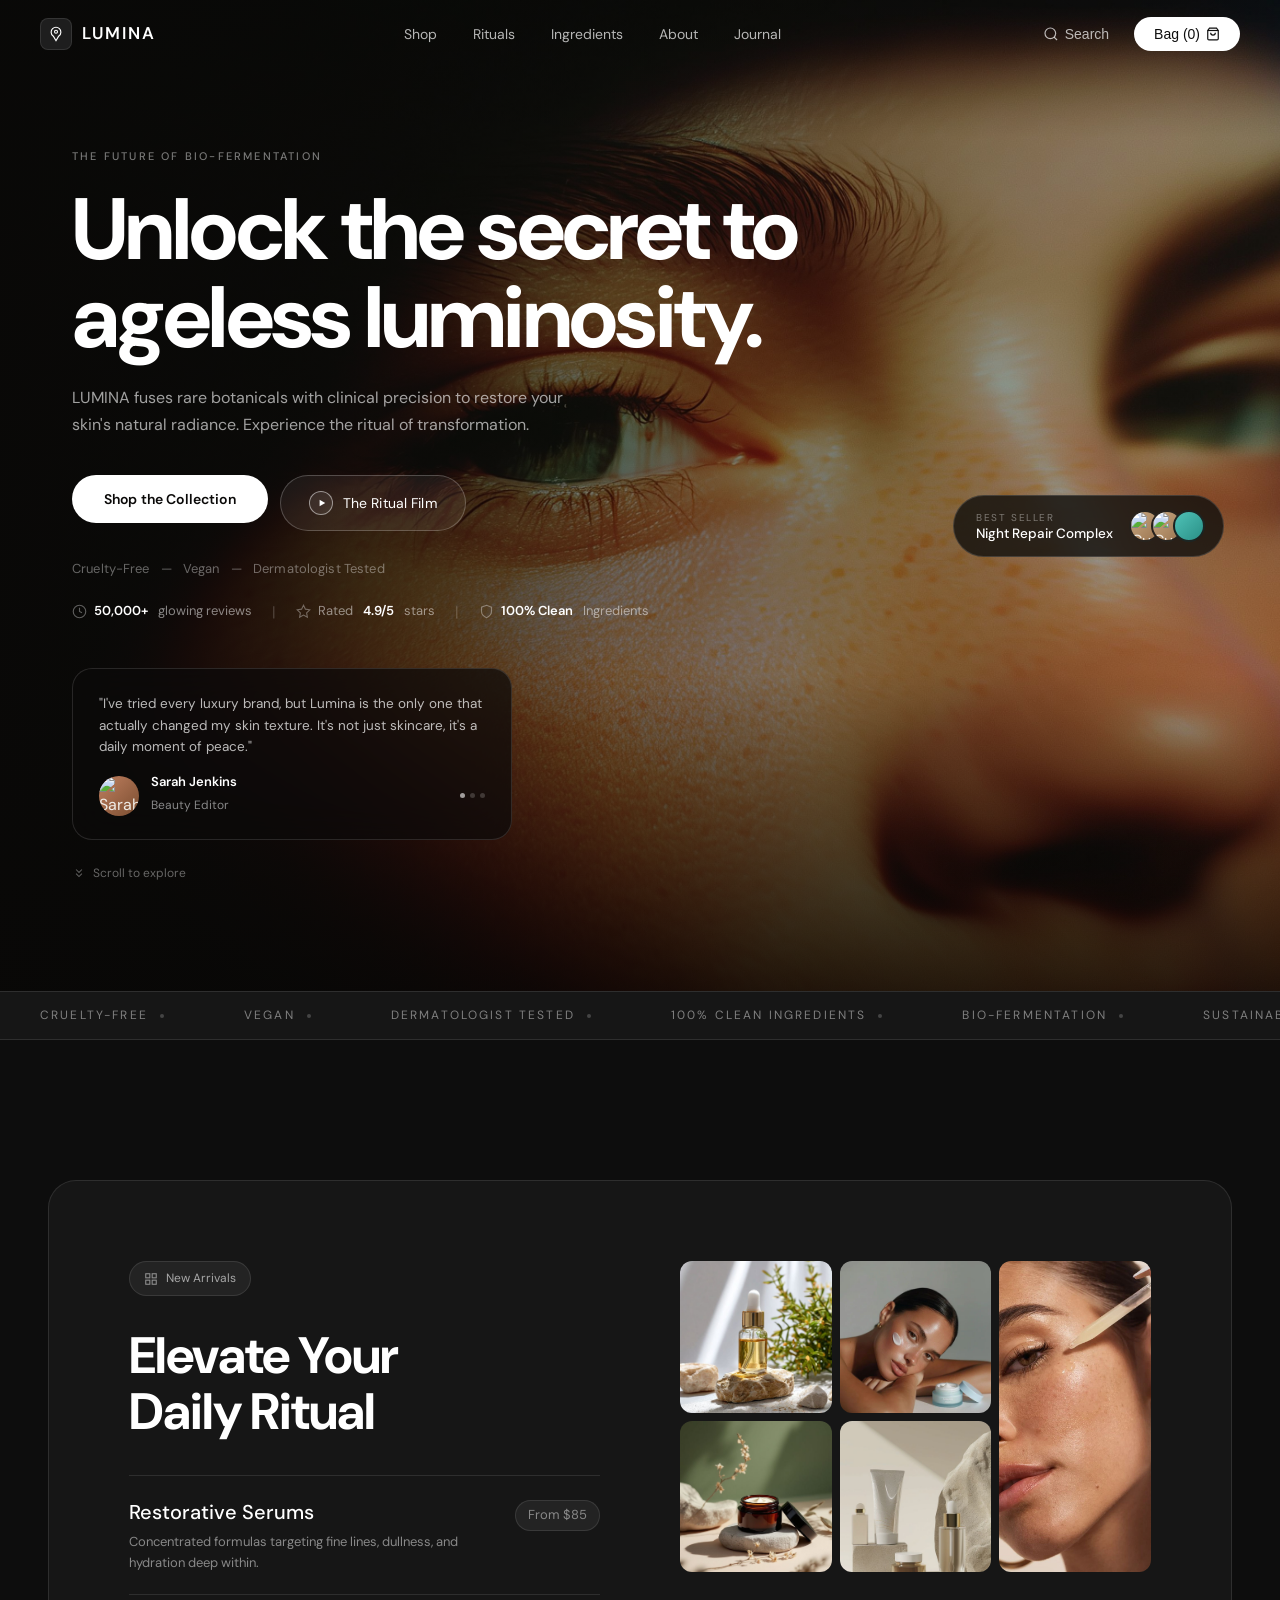
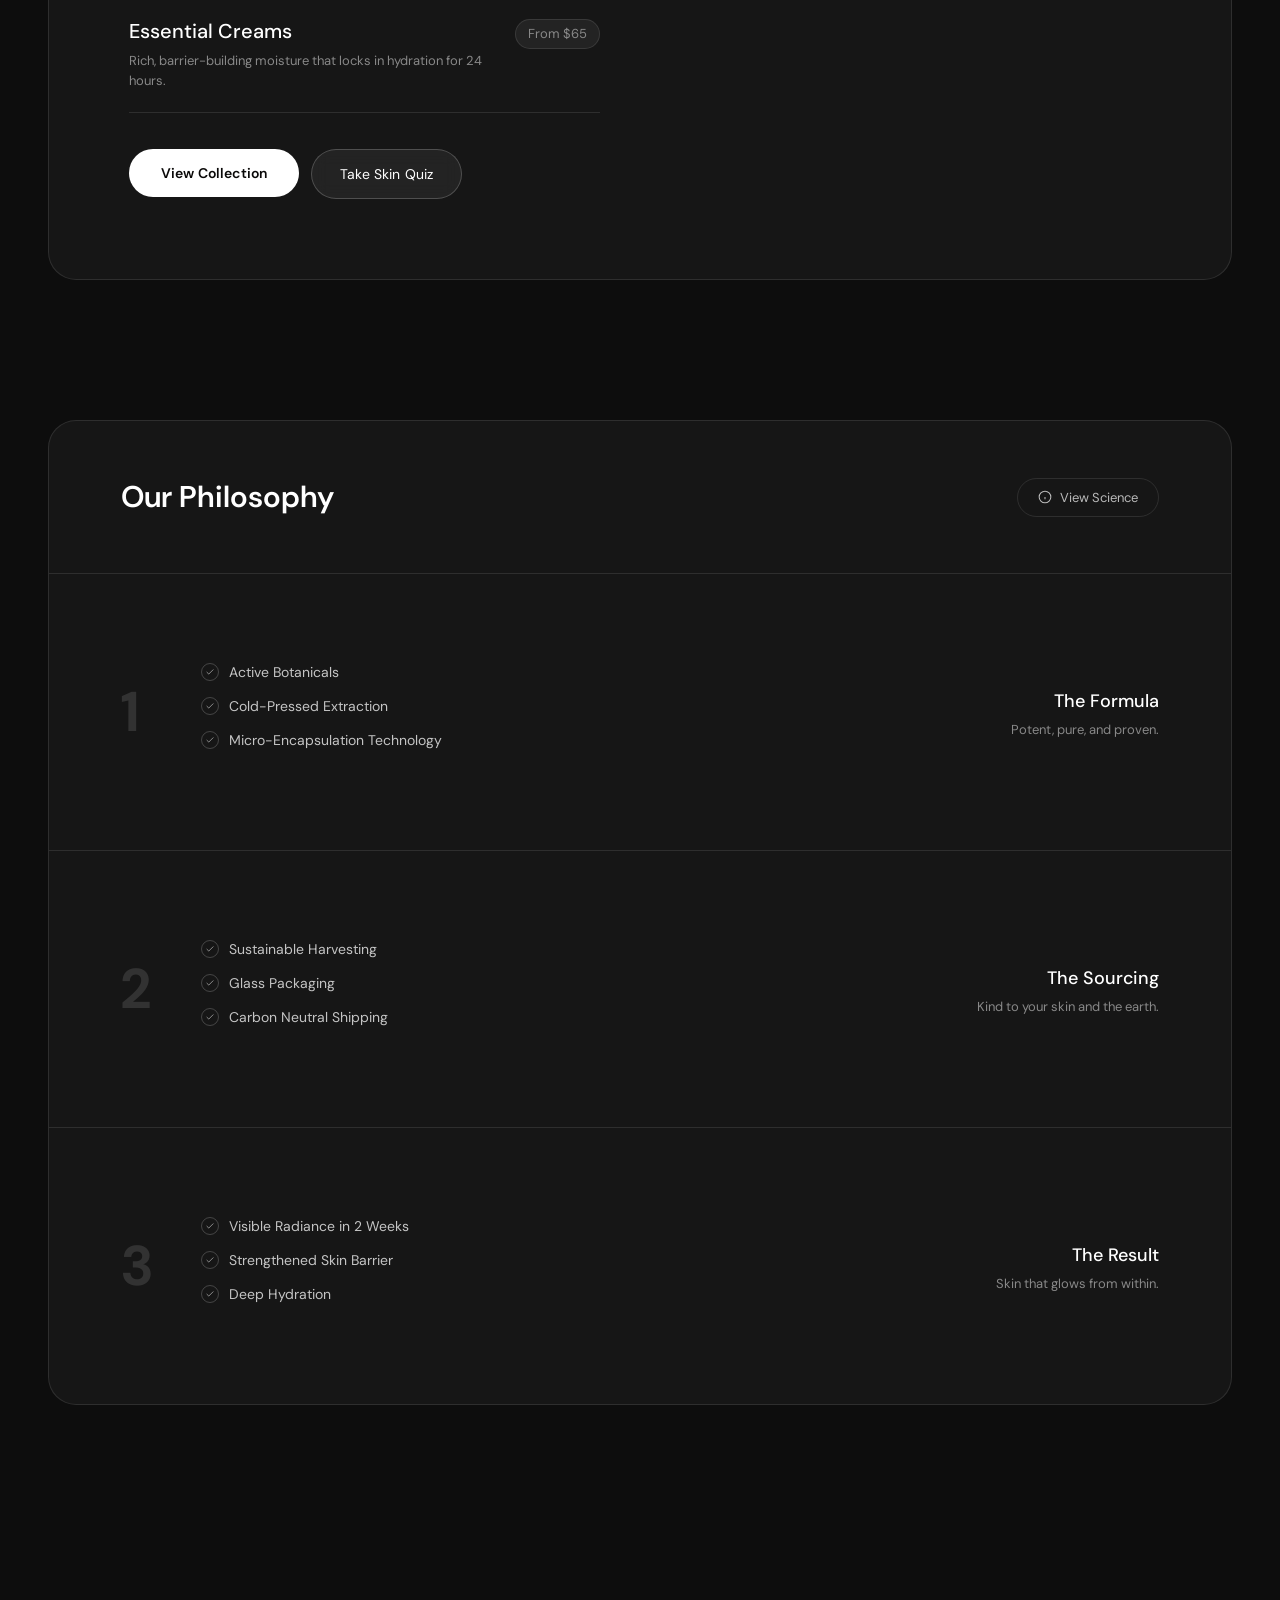
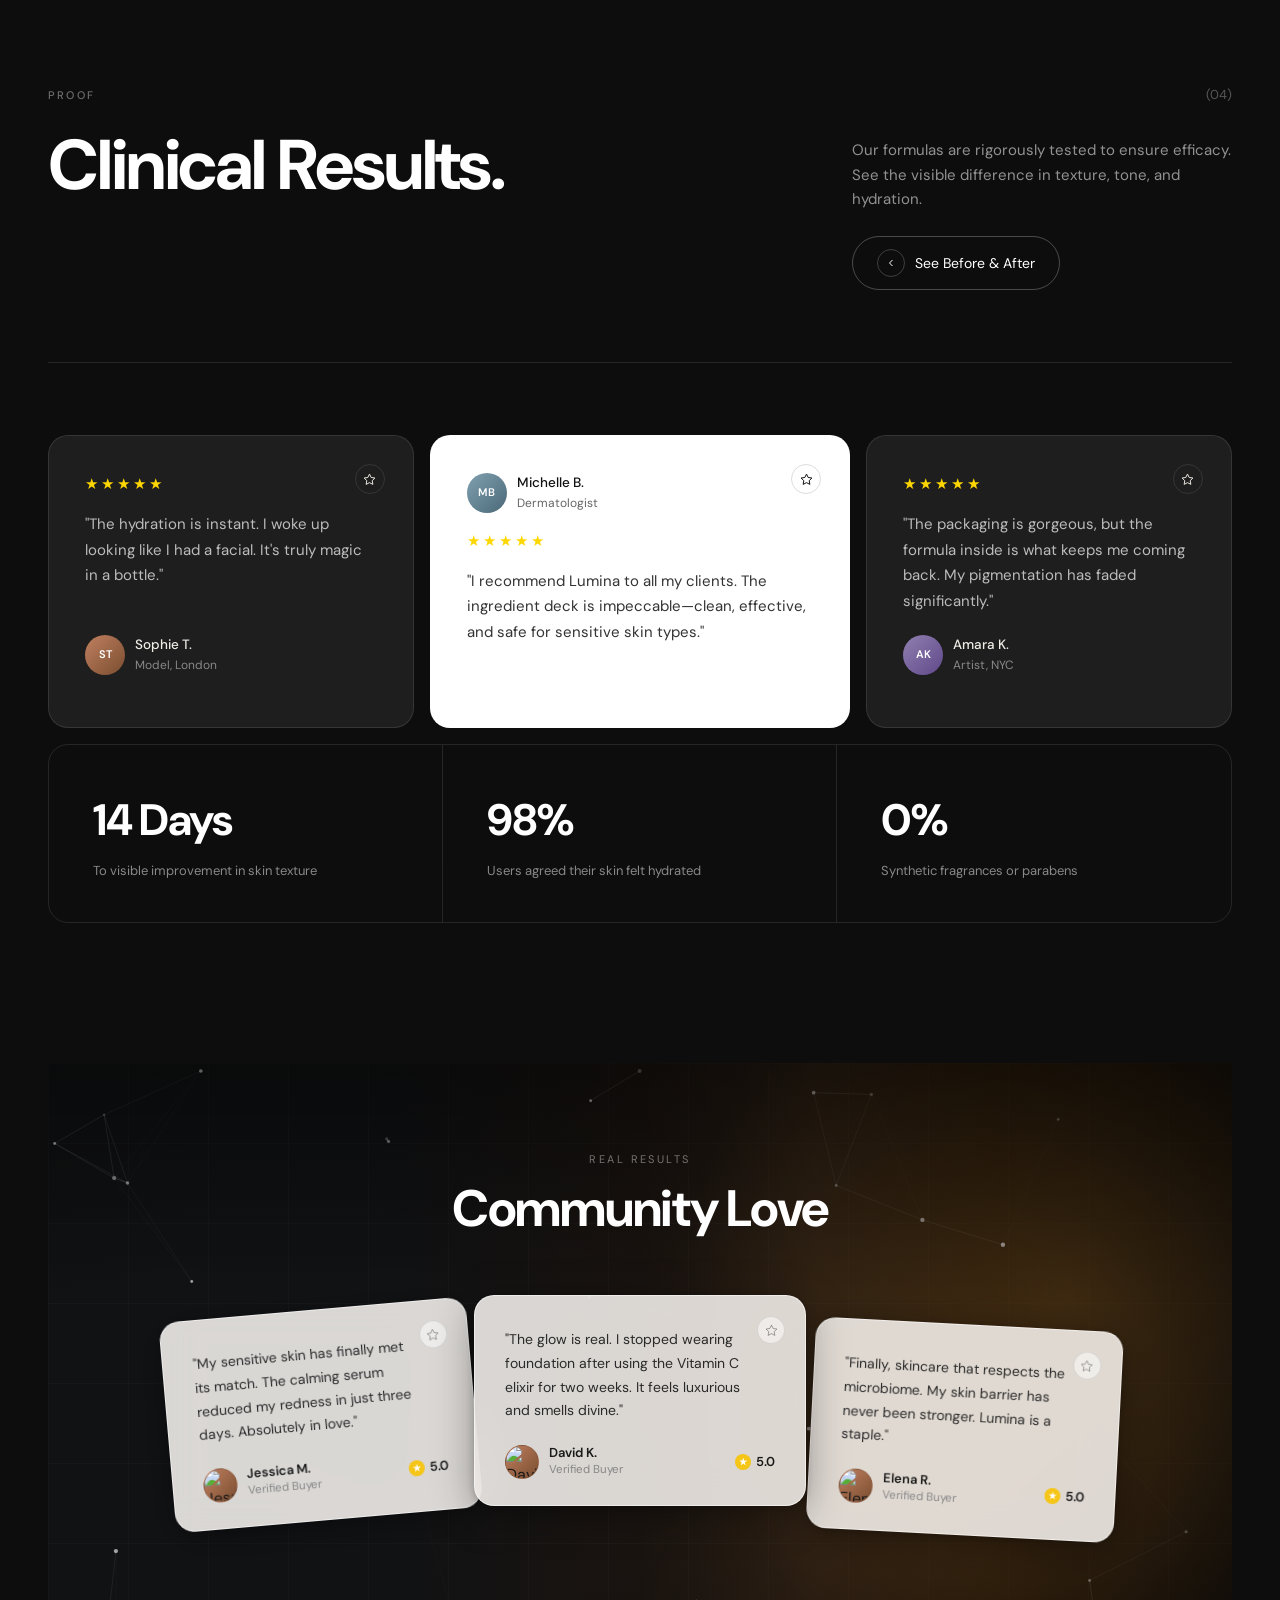
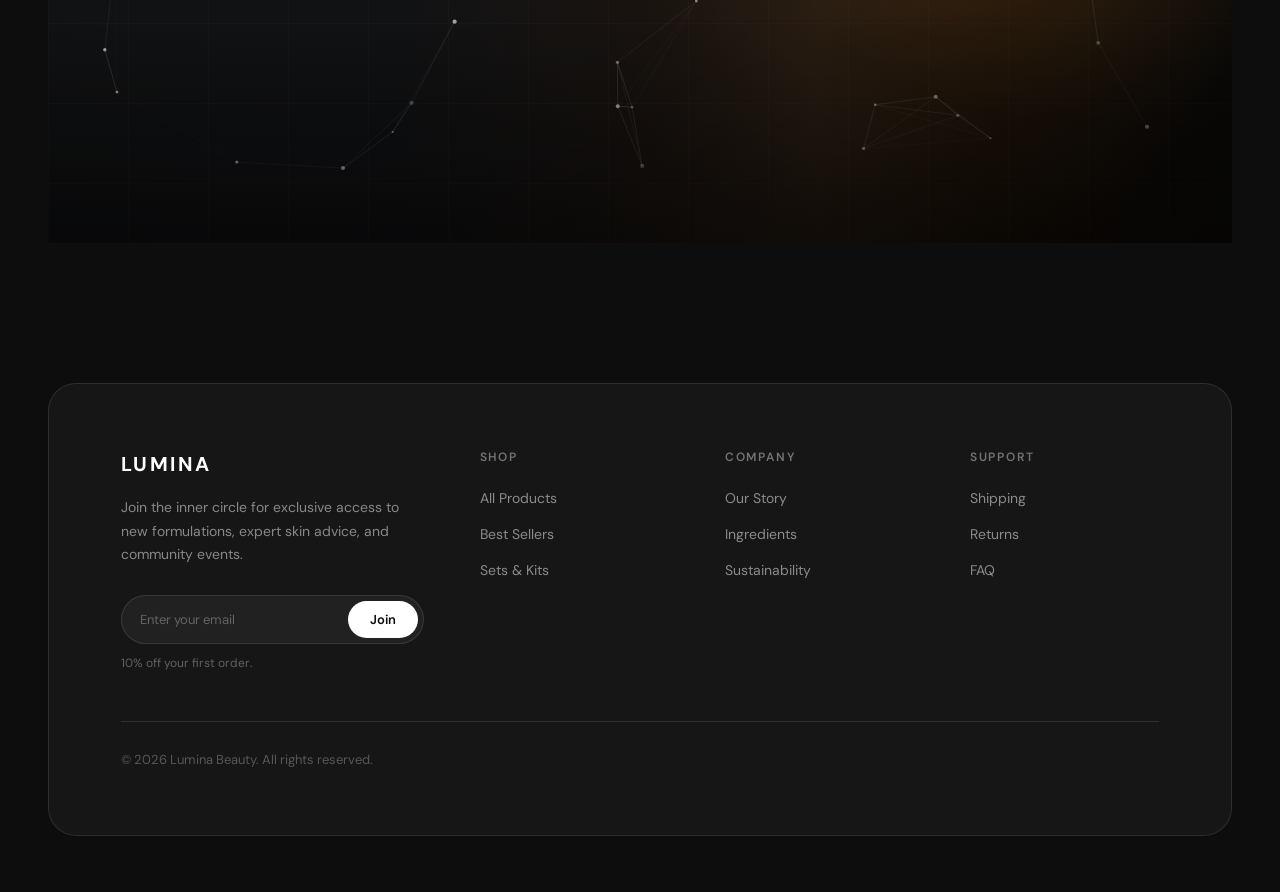
==== commit d82c0df3: "feat: add coming soon page and wire collection buttons - New coming-soon.html with full LUMINA aesth" ====
--- a/index.html
+++ b/index.html
@@ -98,7 +98,7 @@
     </p>
 
     <div class="hero-ctas">
-      <button class="btn-primary">Shop the Collection</button>
+      <a href="coming-soon.html"><button class="btn-primary">Shop the Collection</button></a>
       <button class="btn-ghost">
         <div class="btn-play-icon">
           <svg viewBox="0 0 10 10"><polygon points="2,1 9,5 2,9"/></svg>
@@ -225,7 +225,7 @@
           </ul>
 
           <div class="products-ctas">
-            <button class="btn-primary">View Collection</button>
+            <a href="coming-soon.html"><button class="btn-primary">View Collection</button></a>
             <button class="btn-ghost" style="border-color: rgba(255,255,255,0.2);">Take Skin Quiz</button>
           </div>
         </div>
@@ -589,22 +589,7 @@
 </footer>
 
 
-<!-- ═══════════════════════════════════════════════════════
-     STICKY BOTTOM BAR
-═══════════════════════════════════════════════════════ -->
-<div class="sticky-bar">
-  <span>Unsure where to start? Get a personalized regimen.</span>
-  <div class="sticky-btns">
-    <button class="sticky-btn">
-      <svg viewBox="0 0 24 24" stroke-width="1.8"><rect x="3" y="3" width="7" height="7"/><rect x="14" y="3" width="7" height="7"/><rect x="3" y="14" width="7" height="7"/><rect x="14" y="14" width="7" height="7"/></svg>
-      Shop Best Sellers
-    </button>
-    <button class="sticky-btn">
-      <svg viewBox="0 0 24 24" stroke-width="1.8"><circle cx="12" cy="12" r="10"/><path d="M12 8v4M12 16h.01"/></svg>
-      Skin Quiz
-    </button>
-  </div>
-</div>
+
 
 
 <!-- Scripts (loaded at end of body for performance) -->
